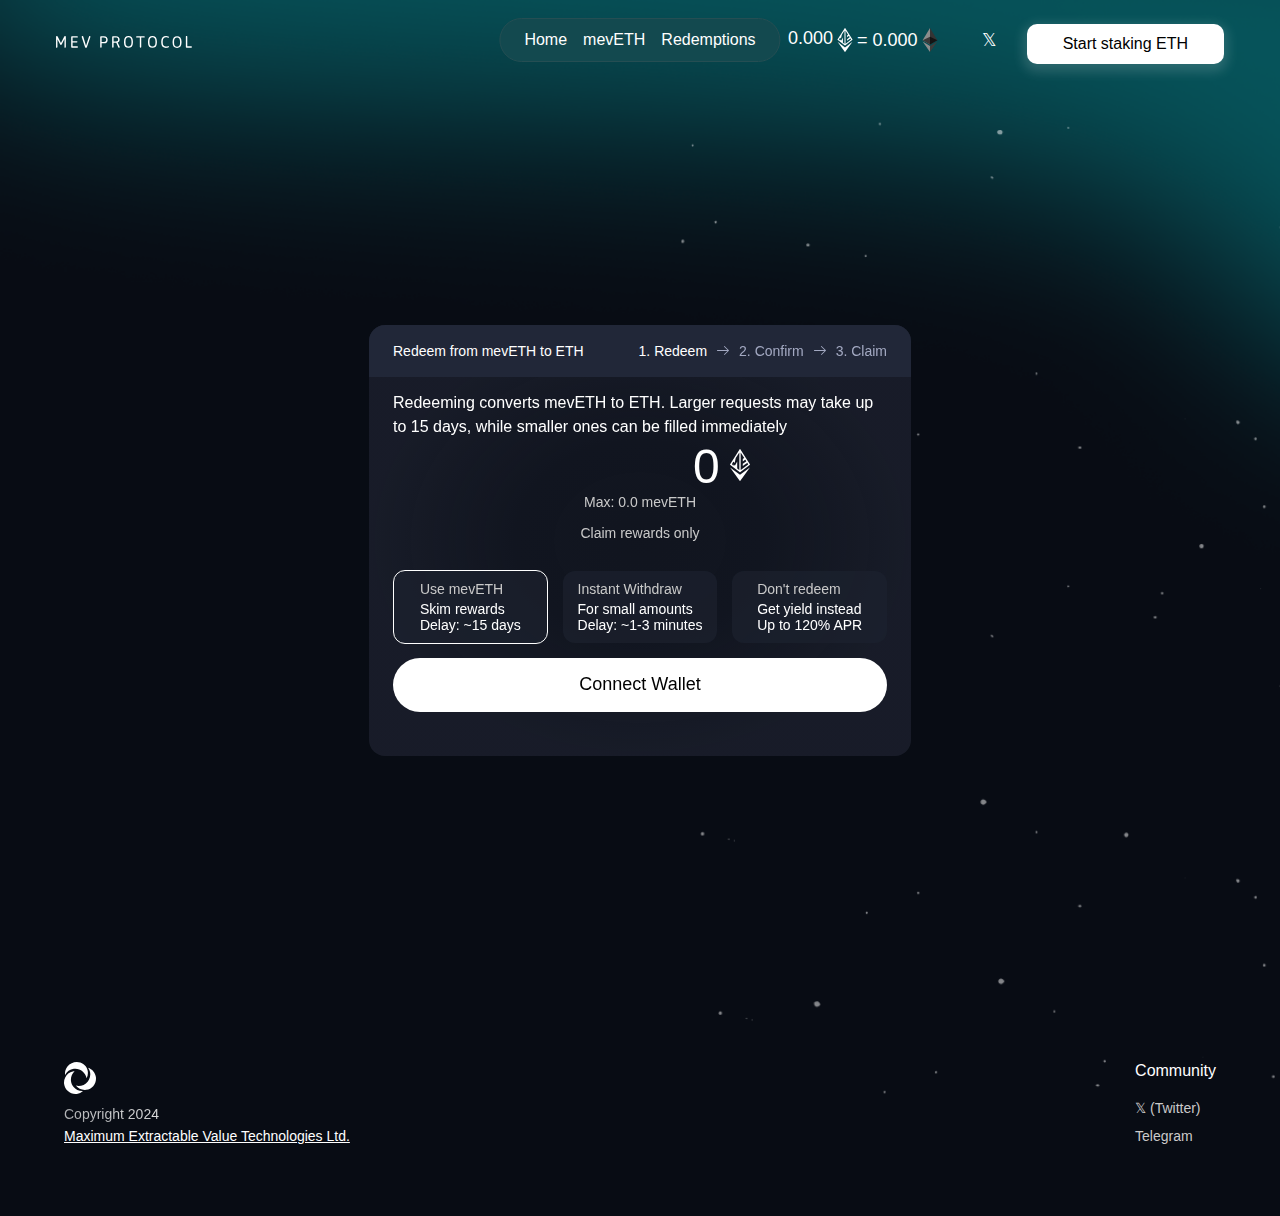
==== redemptions/index.html @ b2927cab "initial" ====
<!DOCTYPE html><html lang="en"><head><meta charSet="utf-8"/><title>mevETH - Ethereum LSD Protocol</title><link rel="icon" href="/favicon.ico"/><link rel="apple-touch-icon" sizes="180x180" href="/apple-touch-icon.png"/><meta property="og:url" content="https://mev.io"/><meta property="og:type" content="website"/><meta property="og:title" content="mevETH - Ethereum LSD Protocol"/><meta property="og:description" content="Ethereum&#x27;s next-generation seamless liquid staking protocol. Built from the ground up for MEV capture and Validator rewards."/><meta property="og:image" content="https://mev.io/images/twitter-card.png"/><meta name="twitter:card" content="summary_large_image"/><meta name="twitter:site" content="@mevdotio"/><meta name="twitter:creator" content="@mevdotio"/><meta name="twitter:title" content="mevETH - Ethereum LSD Protocol"/><meta name="twitter:description" content="Ethereum&#x27;s next-generation seamless liquid staking protocol. Built from the ground up for MEV capture and Validator rewards."/><meta name="twitter:image" content="https://mev.io/images/twitter-card.png"/><meta name="viewport" content="width=device-width, initial-scale=1"/><meta name="next-head-count" content="16"/><link rel="preload" href="/_next/static/css/9e6dbf9101a9a16c.css" as="style"/><link rel="stylesheet" href="/_next/static/css/9e6dbf9101a9a16c.css" data-n-g=""/><link rel="preload" href="/_next/static/css/1634ccec21fa3fbe.css" as="style"/><link rel="stylesheet" href="/_next/static/css/1634ccec21fa3fbe.css" data-n-p=""/><noscript data-n-css=""></noscript><script defer="" nomodule="" src="/_next/static/chunks/polyfills-78c92fac7aa8fdd8.js"></script><script src="/_next/static/chunks/webpack-193df2cd1e088254.js" defer=""></script><script src="/_next/static/chunks/framework-48f7da9868157f5e.js" defer=""></script><script src="/_next/static/chunks/main-70a9a8b7d65f57b1.js" defer=""></script><script src="/_next/static/chunks/pages/_app-cb65a647f2c83611.js" defer=""></script><script src="/_next/static/chunks/5090-e5858f92ec7a10dd.js" defer=""></script><script src="/_next/static/chunks/5675-821deb7d346eb6e0.js" defer=""></script><script src="/_next/static/chunks/3853-299b4e71f726141a.js" defer=""></script><script src="/_next/static/chunks/1292-792031616fa3cd35.js" defer=""></script><script src="/_next/static/chunks/1111-adb29c8404df0b8b.js" defer=""></script><script src="/_next/static/chunks/9761-9b1452c44ad5a506.js" defer=""></script><script src="/_next/static/chunks/1438-9fabbbc37238bfd7.js" defer=""></script><script src="/_next/static/chunks/3320-26c45243f1582bda.js" defer=""></script><script src="/_next/static/chunks/4113-73d9032cc98ac08c.js" defer=""></script><script src="/_next/static/chunks/4767-14b2f18a390b1ccf.js" defer=""></script><script src="/_next/static/chunks/pages/redemptions-9b40561adb4b0c4f.js" defer=""></script><script src="/_next/static/6f2IP54mz_N9ShFIm2wkL/_buildManifest.js" defer=""></script><script src="/_next/static/6f2IP54mz_N9ShFIm2wkL/_ssgManifest.js" defer=""></script><style data-styled="" data-styled-version="5.3.11">.hkNxDt{display:-webkit-box;display:-webkit-flex;display:-ms-flexbox;display:flex;-webkit-flex-direction:row;-ms-flex-direction:row;flex-direction:row;width:90vw;-webkit-align-self:center;-ms-flex-item-align:center;align-self:center;margin:72px 0;font-size:14px;font-weight:400;-webkit-box-pack:justify;-webkit-justify-content:space-between;-ms-flex-pack:justify;justify-content:space-between;display:-webkit-box;display:-webkit-flex;display:-ms-flexbox;display:flex;}/*!sc*/
@media (max-width:560px){.hkNxDt{padding-bottom:64px;-webkit-flex-direction:column;-ms-flex-direction:column;flex-direction:column;-webkit-box-pack:start;-webkit-justify-content:flex-start;-ms-flex-pack:start;justify-content:flex-start;-webkit-align-items:flex-start;-webkit-box-align:flex-start;-ms-flex-align:flex-start;align-items:flex-start;font-size:12px;}}/*!sc*/
data-styled.g1[id="sc-c3d81a65-0"]{content:"hkNxDt,"}/*!sc*/
.iDowoh{display:-webkit-box;display:-webkit-flex;display:-ms-flexbox;display:flex;-webkit-flex-direction:row;-ms-flex-direction:row;flex-direction:row;-webkit-align-items:flex-start;-webkit-box-align:flex-start;-ms-flex-align:flex-start;align-items:flex-start;-webkit-box-pack:justify;-webkit-justify-content:space-between;-ms-flex-pack:justify;justify-content:space-between;-webkit-box-flex:1;-webkit-flex-grow:1;-ms-flex-positive:1;flex-grow:1;}/*!sc*/
@media (max-width:560px){.iDowoh{visibility:hidden;display:none;}}/*!sc*/
data-styled.g3[id="sc-c3d81a65-2"]{content:"iDowoh,"}/*!sc*/
.kILkBS{display:none;width:100%;-webkit-box-pack:justify;-webkit-justify-content:space-between;-ms-flex-pack:justify;justify-content:space-between;margin-top:32px;padding:0 4px;}/*!sc*/
@media (max-width:560px){.kILkBS{display:-webkit-box;display:-webkit-flex;display:-ms-flexbox;display:flex;}}/*!sc*/
data-styled.g4[id="sc-c3d81a65-3"]{content:"kILkBS,"}/*!sc*/
.bhXXJQ{display:-webkit-box;display:-webkit-flex;display:-ms-flexbox;display:flex;-webkit-flex-direction:column;-ms-flex-direction:column;flex-direction:column;}/*!sc*/
data-styled.g5[id="sc-c3d81a65-4"]{content:"bhXXJQ,"}/*!sc*/
.dpFEYM{margin-top:12px;background:radial-gradient( 162.5% 162.5% at 50% 50%, #ffffff 0%, rgba(199,199,199,0.01) 100% );-webkit-background-clip:text;-webkit-text-fill-color:transparent;background-clip:text;text-fill-color:transparent;}/*!sc*/
data-styled.g6[id="sc-c3d81a65-5"]{content:"dpFEYM,"}/*!sc*/
.fnyOBx{margin-top:6px;-webkit-text-decoration:underline;text-decoration:underline;color:white;}/*!sc*/
data-styled.g7[id="sc-c3d81a65-6"]{content:"fnyOBx,"}/*!sc*/
.lnZTcD{display:-webkit-box;display:-webkit-flex;display:-ms-flexbox;display:flex;-webkit-flex-direction:column;-ms-flex-direction:column;flex-direction:column;}/*!sc*/
data-styled.g8[id="sc-c3d81a65-7"]{content:"lnZTcD,"}/*!sc*/
.kRLWcY{color:white;font-weight:500;font-size:16px;}/*!sc*/
@media (max-width:560px){.kRLWcY{font-size:14px;}}/*!sc*/
data-styled.g9[id="sc-c3d81a65-8"]{content:"kRLWcY,"}/*!sc*/
.dMPtBi{display:-webkit-box;display:-webkit-flex;display:-ms-flexbox;display:flex;-webkit-flex-direction:column;-ms-flex-direction:column;flex-direction:column;margin-top:20px;gap:12px;}/*!sc*/
data-styled.g10[id="sc-c3d81a65-9"]{content:"dMPtBi,"}/*!sc*/
.kICtoB{color:#cbcaca;-webkit-transition:color 0.2s ease-in-out;transition:color 0.2s ease-in-out;}/*!sc*/
.kICtoB:hover{color:white;}/*!sc*/
data-styled.g11[id="sc-c3d81a65-10"]{content:"kICtoB,"}/*!sc*/
.hhqymI{display:-webkit-box;display:-webkit-flex;display:-ms-flexbox;display:flex;-webkit-flex-direction:column;-ms-flex-direction:column;flex-direction:column;min-height:100vh;min-width:100vw;background-image:url('/images/bg.png');background-size:cover;}/*!sc*/
data-styled.g12[id="sc-955db90f-0"]{content:"hhqymI,"}/*!sc*/
.ciZkiD{background:#ffffff;color:#000000;border-radius:10px;height:38px;padding:20px 36px 20px 36px;-webkit-box-pack:justify;-webkit-justify-content:space-between;-ms-flex-pack:justify;justify-content:space-between;display:-webkit-box;display:-webkit-flex;display:-ms-flexbox;display:flex;-webkit-box-pack:center;-webkit-justify-content:center;-ms-flex-pack:center;justify-content:center;-webkit-align-items:center;-webkit-box-align:center;-ms-flex-align:center;align-items:center;font-size:16px;font-weight:300;cursor:pointer;box-shadow:0px 4px 12px 4px rgba(255,255,255,0.15);-webkit-transition:-webkit-transform 0.2s ease-in-out;-webkit-transition:transform 0.2s ease-in-out;transition:transform 0.2s ease-in-out;}/*!sc*/
.ciZkiD:hover{-webkit-transform:scale(1.05);-ms-transform:scale(1.05);transform:scale(1.05);box-shadow-color:rgba(255,255,255,0.25);}/*!sc*/
@media (max-width:664px){.ciZkiD{padding:0 14px;}}/*!sc*/
data-styled.g18[id="sc-c3c32ebf-0"]{content:"ciZkiD,"}/*!sc*/
.dYqLOZ{background:#212738;width:100%;height:52px;display:-webkit-box;display:-webkit-flex;display:-ms-flexbox;display:flex;-webkit-flex-direction:row;-ms-flex-direction:row;flex-direction:row;-webkit-box-pack:justify;-webkit-justify-content:space-between;-ms-flex-pack:justify;justify-content:space-between;-webkit-align-items:center;-webkit-box-align:center;-ms-flex-align:center;align-items:center;padding:0 24px;}/*!sc*/
@media (max-width:560px){.dYqLOZ{padding:0 16px;}}/*!sc*/
data-styled.g24[id="sc-11156ab2-0"]{content:"dYqLOZ,"}/*!sc*/
.cmqmzt{display:-webkit-box;display:-webkit-flex;display:-ms-flexbox;display:flex;-webkit-flex-direction:row;-ms-flex-direction:row;flex-direction:row;-webkit-align-items:center;-webkit-box-align:center;-ms-flex-align:center;align-items:center;gap:16px;}/*!sc*/
data-styled.g25[id="sc-11156ab2-1"]{content:"cmqmzt,"}/*!sc*/
.gqoTCJ{font-size:14px;font-weight:500;color:#FFFFFF;-webkit-transition:color 0.2s ease-in-out;transition:color 0.2s ease-in-out;}/*!sc*/
.hYBNkG{font-size:14px;font-weight:500;color:#A3A9C2;-webkit-transition:color 0.2s ease-in-out;transition:color 0.2s ease-in-out;}/*!sc*/
data-styled.g26[id="sc-11156ab2-2"]{content:"gqoTCJ,hYBNkG,"}/*!sc*/
.fJxSfm{display:-webkit-box;display:-webkit-flex;display:-ms-flexbox;display:flex;-webkit-flex-direction:row;-ms-flex-direction:row;flex-direction:row;-webkit-align-items:center;-webkit-box-align:center;-ms-flex-align:center;align-items:center;-webkit-box-pack:end;-webkit-justify-content:flex-end;-ms-flex-pack:end;justify-content:flex-end;gap:16px;}/*!sc*/
@media (max-width:560px){.fJxSfm{gap:12px;}}/*!sc*/
data-styled.g27[id="sc-11156ab2-3"]{content:"fJxSfm,"}/*!sc*/
.ckHYsC{text-align:right;}/*!sc*/
data-styled.g28[id="sc-11156ab2-4"]{content:"ckHYsC,"}/*!sc*/
.JUElA{width:100vw;min-height:100vh;z-index:1;display:-webkit-box;display:-webkit-flex;display:-ms-flexbox;display:flex;-webkit-flex-direction:column;-ms-flex-direction:column;flex-direction:column;-webkit-box-pack:center;-webkit-justify-content:center;-ms-flex-pack:center;justify-content:center;-webkit-align-items:center;-webkit-box-align:center;-ms-flex-align:center;align-items:center;margin-top:90px;}/*!sc*/
@media (max-width:560px){.JUElA{-webkit-box-pack:start;-webkit-justify-content:flex-start;-ms-flex-pack:start;justify-content:flex-start;padding-top:38px;min-height:740px;}}/*!sc*/
data-styled.g35[id="sc-b1a36aa9-2"]{content:"JUElA,"}/*!sc*/
.edNEjM{background:radial-gradient( 50% 50% at 50% 50%, rgba(27,31,44,0.475) 0%, rgba(27,31,44,0.5185) 46.35%, rgba(27,31,44,0.85) 100% );border-radius:16px;overflow:hidden;width:542px;-webkit-backdrop-filter:blur(14px);backdrop-filter:blur(14px);z-index:1;display:-webkit-box;display:-webkit-flex;display:-ms-flexbox;display:flex;-webkit-flex-direction:column;-ms-flex-direction:column;flex-direction:column;}/*!sc*/
@media (max-width:560px){.edNEjM{width:calc(100vw - 32px);}}/*!sc*/
data-styled.g39[id="sc-b1a36aa9-6"]{content:"edNEjM,"}/*!sc*/
.brZslC{position:absolute;width:100%;padding:21px 56px;display:-webkit-box;display:-webkit-flex;display:-ms-flexbox;display:flex;-webkit-flex-direction:row;-ms-flex-direction:row;flex-direction:row;-webkit-box-pack:justify;-webkit-justify-content:space-between;-ms-flex-pack:justify;justify-content:space-between;-webkit-align-items:center;-webkit-box-align:center;-ms-flex-align:center;align-items:center;z-index:2;}/*!sc*/
@media (max-width:840px){.brZslC{padding:24px 32px;}}/*!sc*/
data-styled.g44[id="sc-b1a36aa9-11"]{content:"brZslC,"}/*!sc*/
.illsMp{margin-top:3px;height:auto;}/*!sc*/
data-styled.g45[id="sc-b1a36aa9-12"]{content:"illsMp,"}/*!sc*/
.bMLsYI{width:100%;height:54px;display:-webkit-box;display:-webkit-flex;display:-ms-flexbox;display:flex;-webkit-box-pack:center;-webkit-justify-content:center;-ms-flex-pack:center;justify-content:center;-webkit-align-items:center;-webkit-box-align:center;-ms-flex-align:center;align-items:center;background:#ffffff;color:#000000;border-radius:36px;margin-bottom:10px;font-size:18px;font-weight:500;-webkit-transition:all 0.225s ease-in-out;transition:all 0.225s ease-in-out;}/*!sc*/
@media (max-width:664px){.bMLsYI{text-align:center;}}/*!sc*/
.bMLsYI:hover{background:#e5e5e5;-webkit-transform:scale(0.995);-ms-transform:scale(0.995);transform:scale(0.995);cursor:pointer;}/*!sc*/
data-styled.g46[id="sc-4fdd3633-0"]{content:"bMLsYI,"}/*!sc*/
.bVewqA{position:relative;padding:14px 24px;-webkit-box-flex:1;-webkit-flex-grow:1;-ms-flex-positive:1;flex-grow:1;-webkit-flex:1;-ms-flex:1;flex:1;display:-webkit-box;display:-webkit-flex;display:-ms-flexbox;display:flex;overflow:hidden;-webkit-flex-direction:column;-ms-flex-direction:column;flex-direction:column;-webkit-transition:opacity 0.15s ease-in-out;transition:opacity 0.15s ease-in-out;}/*!sc*/
@media (max-width:560px){.bVewqA{padding:14px 16px;}}/*!sc*/
data-styled.g47[id="sc-3fbdcf21-0"]{content:"bVewqA,"}/*!sc*/
.hOlcQU{font-size:16px;line-height:1.5;font-weight:400;color:#ffffff;}/*!sc*/
.hOlcQU a{color:#00bfff;cursor:pointer;-webkit-transition:color 0.125s ease-in-out;transition:color 0.125s ease-in-out;}/*!sc*/
.hOlcQU a:hover{color:#00adbb;}/*!sc*/
@media (max-width:560px){.hOlcQU{font-size:14px;}}/*!sc*/
data-styled.g49[id="sc-3fbdcf21-2"]{content:"hOlcQU,"}/*!sc*/
.MbMQv{-webkit-box-flex:1;-webkit-flex-grow:1;-ms-flex-positive:1;flex-grow:1;display:-webkit-box;display:-webkit-flex;display:-ms-flexbox;display:flex;-webkit-flex-direction:column;-ms-flex-direction:column;flex-direction:column;-webkit-box-pack:center;-webkit-justify-content:center;-ms-flex-pack:center;justify-content:center;-webkit-align-items:center;-webkit-box-align:center;-ms-flex-align:center;align-items:center;}/*!sc*/
data-styled.g51[id="sc-3fbdcf21-4"]{content:"MbMQv,"}/*!sc*/
.harHjo{display:-webkit-box;display:-webkit-flex;display:-ms-flexbox;display:flex;-webkit-flex-direction:row;-ms-flex-direction:row;flex-direction:row;-webkit-box-pack:center;-webkit-justify-content:center;-ms-flex-pack:center;justify-content:center;-webkit-align-items:flex-end;-webkit-box-align:flex-end;-ms-flex-align:flex-end;align-items:flex-end;gap:4px;}/*!sc*/
data-styled.g52[id="sc-3fbdcf21-5"]{content:"harHjo,"}/*!sc*/
.dPODEz{font-size:48px;font-weight:500;color:#ffffff;text-align:right;width:100%;}/*!sc*/
data-styled.g53[id="sc-3fbdcf21-6"]{content:"dPODEz,"}/*!sc*/
.hrBIPm{font-size:22px;line-height:40px;font-weight:500;width:50%;color:#ffffff;}/*!sc*/
data-styled.g54[id="sc-3fbdcf21-7"]{content:"hrBIPm,"}/*!sc*/
.jbZBMo{font-size:14px;color:#c9c9c9;margin-bottom:15px;-webkit-transition:color 0.225s ease-in-out;transition:color 0.225s ease-in-out;}/*!sc*/
.jbZBMo:hover{cursor:pointer;color:#ffffff;}/*!sc*/
data-styled.g55[id="sc-3fbdcf21-8"]{content:"jbZBMo,"}/*!sc*/
.TcgsT{display:-webkit-box;display:-webkit-flex;display:-ms-flexbox;display:flex;-webkit-flex-direction:row;-ms-flex-direction:row;flex-direction:row;width:calc(100%);-webkit-box-pack:justify;-webkit-justify-content:space-between;-ms-flex-pack:justify;justify-content:space-between;-webkit-align-items:center;-webkit-box-align:center;-ms-flex-align:center;align-items:center;margin-top:14px;margin-bottom:14px;}/*!sc*/
data-styled.g75[id="sc-3f562757-0"]{content:"TcgsT,"}/*!sc*/
.iBwena{display:-webkit-box;display:-webkit-flex;display:-ms-flexbox;display:flex;-webkit-flex-direction:column;-ms-flex-direction:column;flex-direction:column;-webkit-box-pack:center;-webkit-justify-content:center;-ms-flex-pack:center;justify-content:center;-webkit-align-items:center;-webkit-box-align:center;-ms-flex-align:center;align-items:center;gap:4px;background:rgba(29,34,47,0.7);width:calc(100% / 3 - 10px);padding:10px 0px;border-radius:12px;cursor:pointer;}/*!sc*/
@media (max-width:560px){.iBwena{width:calc(100% / 3 - 4px);padding:3%;}}/*!sc*/
data-styled.g76[id="sc-3f562757-1"]{content:"iBwena,"}/*!sc*/
.dJBjvv{font-size:14px;color:#c9c9c9;font-weight:400;text-align:left;margin-bottom:4px;}/*!sc*/
@media (max-width:560px){.dJBjvv{font-size:12px;}}/*!sc*/
data-styled.g77[id="sc-3f562757-2"]{content:"dJBjvv,"}/*!sc*/
.eYGDqc{font-size:14px;color:#ffffff;font-weight:500;display:-webkit-box;display:-webkit-flex;display:-ms-flexbox;display:flex;-webkit-align-items:center;-webkit-box-align:center;-ms-flex-align:center;align-items:center;gap:8px;}/*!sc*/
@media (max-width:560px){.eYGDqc{font-size:12px;}}/*!sc*/
data-styled.g78[id="sc-3f562757-3"]{content:"eYGDqc,"}/*!sc*/
.kZUCav{font-size:14px;color:#ffffff;font-weight:500;display:-webkit-box;display:-webkit-flex;display:-ms-flexbox;display:flex;-webkit-align-items:center;-webkit-box-align:center;-ms-flex-align:center;align-items:center;gap:8px;}/*!sc*/
@media (max-width:560px){.kZUCav{font-size:12px;}}/*!sc*/
data-styled.g79[id="sc-3f562757-4"]{content:"kZUCav,"}/*!sc*/
.jKYmmi{display:-webkit-box;display:-webkit-flex;display:-ms-flexbox;display:flex;}/*!sc*/
data-styled.g109[id="sc-fadb2cbd-1"]{content:"jKYmmi,"}/*!sc*/
</style></head><body style="scrollbar-width:none;:-webkit-scrollbar:[object Object]"><div id="__next"><div data-rk=""><style>[data-rk]{--rk-blurs-modalOverlay:blur(4px);--rk-fonts-body:SFRounded, ui-rounded, "SF Pro Rounded", -apple-system, BlinkMacSystemFont, "Segoe UI", Roboto, Helvetica, Arial, sans-serif, "Apple Color Emoji", "Segoe UI Emoji", "Segoe UI Symbol";--rk-radii-actionButton:10px;--rk-radii-connectButton:8px;--rk-radii-menuButton:8px;--rk-radii-modal:16px;--rk-radii-modalMobile:18px;--rk-colors-accentColor:#00bfff;--rk-colors-accentColorForeground:#FFF;--rk-colors-actionButtonBorder:rgba(255, 255, 255, 0.04);--rk-colors-actionButtonBorderMobile:rgba(255, 255, 255, 0.08);--rk-colors-actionButtonSecondaryBackground:rgba(255, 255, 255, 0.08);--rk-colors-closeButton:rgba(224, 232, 255, 0.6);--rk-colors-closeButtonBackground:rgba(255, 255, 255, 0.08);--rk-colors-connectButtonBackground:#1A1B1F;--rk-colors-connectButtonBackgroundError:#FF494A;--rk-colors-connectButtonInnerBackground:linear-gradient(0deg, rgba(255, 255, 255, 0.075), rgba(255, 255, 255, 0.15));--rk-colors-connectButtonText:#FFF;--rk-colors-connectButtonTextError:#FFF;--rk-colors-connectionIndicator:#30E000;--rk-colors-downloadBottomCardBackground:linear-gradient(126deg, rgba(0, 0, 0, 0) 9.49%, rgba(120, 120, 120, 0.2) 71.04%), #1A1B1F;--rk-colors-downloadTopCardBackground:linear-gradient(126deg, rgba(120, 120, 120, 0.2) 9.49%, rgba(0, 0, 0, 0) 71.04%), #1A1B1F;--rk-colors-error:#FF494A;--rk-colors-generalBorder:rgba(255, 255, 255, 0.08);--rk-colors-generalBorderDim:rgba(255, 255, 255, 0.04);--rk-colors-menuItemBackground:rgba(224, 232, 255, 0.1);--rk-colors-modalBackdrop:rgba(0, 0, 0, 0.5);--rk-colors-modalBackground:#1A1B1F;--rk-colors-modalBorder:rgba(255, 255, 255, 0.08);--rk-colors-modalText:#FFF;--rk-colors-modalTextDim:rgba(224, 232, 255, 0.3);--rk-colors-modalTextSecondary:rgba(255, 255, 255, 0.6);--rk-colors-profileAction:rgba(224, 232, 255, 0.1);--rk-colors-profileActionHover:rgba(224, 232, 255, 0.2);--rk-colors-profileForeground:rgba(224, 232, 255, 0.05);--rk-colors-selectedOptionBorder:rgba(224, 232, 255, 0.1);--rk-colors-standby:#FFD641;--rk-shadows-connectButton:0px 4px 12px rgba(0, 0, 0, 0.1);--rk-shadows-dialog:0px 8px 32px rgba(0, 0, 0, 0.32);--rk-shadows-profileDetailsAction:0px 2px 6px rgba(37, 41, 46, 0.04);--rk-shadows-selectedOption:0px 2px 6px rgba(0, 0, 0, 0.24);--rk-shadows-selectedWallet:0px 2px 6px rgba(0, 0, 0, 0.24);--rk-shadows-walletLogo:0px 2px 16px rgba(0, 0, 0, 0.16);}</style><main class="sc-955db90f-0 hhqymI"><div class="sc-b1a36aa9-11 brZslC"><a href="/"><img alt="mevETH" loading="lazy" width="136" height="0" decoding="async" data-nimg="1" class="sc-b1a36aa9-12 illsMp" style="color:transparent" src="/svg/MEV Text White.svg"/></a><div class="sc-fadb2cbd-1 jKYmmi"><a style="margin-top:3px" href="/stake" class="sc-c3c32ebf-0 ciZkiD">Start staking ETH</a></div></div><div class="sc-b1a36aa9-2 JUElA" style="transform:scale(0.9)"><div class="sc-b1a36aa9-6 edNEjM"><div class="sc-11156ab2-0 dYqLOZ"><div class="sc-11156ab2-1 cmqmzt"><div selected="" class="sc-11156ab2-2 gqoTCJ">Redeem from  mevETH to ETH</div></div><div class="sc-11156ab2-3 fJxSfm"><div disabled="" selected="" class="sc-11156ab2-2 sc-11156ab2-4 gqoTCJ ckHYsC">1. Redeem</div><svg style="margin-left:-6px;margin-right:-6px" width="12" height="9" viewBox="0 0 12 9" fill="none"><path d="M7.75054 8.83705C7.66731 8.93486 7.54602 8.99383 7.41628 8.99953C7.28653 9.00532 7.16023 8.95731 7.06838 8.86724C6.97662 8.77718 6.92755 8.65345 6.93346 8.52624C6.93936 8.39895 6.99951 8.28002 7.09927 8.19852L10.4221 4.93698H0.439188C0.27955 4.9286 0.135534 4.84032 0.0581257 4.70323C-0.0193752 4.56622 -0.0193752 4.39972 0.0581257 4.26264C0.135536 4.12554 0.279545 4.03726 0.439188 4.02898H10.4221L7.09416 0.771088C7.01038 0.685036 6.96368 0.570743 6.96368 0.45182C6.96368 0.332898 7.01038 0.218527 7.09416 0.132553C7.18047 0.047658 7.29759 0 7.41979 0C7.54199 0 7.6592 0.047658 7.74542 0.132553L11.8614 4.16809C11.9499 4.25165 12 4.36683 12 4.48727C12 4.60779 11.9499 4.72307 11.8614 4.80653L7.75054 8.83705Z" fill="#A3A9C2"></path></svg><div disabled="" class="sc-11156ab2-2 sc-11156ab2-4 hYBNkG ckHYsC">2. Confirm</div><svg style="margin-left:-6px;margin-right:-6px" width="12" height="9" viewBox="0 0 12 9" fill="none"><path d="M7.75054 8.83705C7.66731 8.93486 7.54602 8.99383 7.41628 8.99953C7.28653 9.00532 7.16023 8.95731 7.06838 8.86724C6.97662 8.77718 6.92755 8.65345 6.93346 8.52624C6.93936 8.39895 6.99951 8.28002 7.09927 8.19852L10.4221 4.93698H0.439188C0.27955 4.9286 0.135534 4.84032 0.0581257 4.70323C-0.0193752 4.56622 -0.0193752 4.39972 0.0581257 4.26264C0.135536 4.12554 0.279545 4.03726 0.439188 4.02898H10.4221L7.09416 0.771088C7.01038 0.685036 6.96368 0.570743 6.96368 0.45182C6.96368 0.332898 7.01038 0.218527 7.09416 0.132553C7.18047 0.047658 7.29759 0 7.41979 0C7.54199 0 7.6592 0.047658 7.74542 0.132553L11.8614 4.16809C11.9499 4.25165 12 4.36683 12 4.48727C12 4.60779 11.9499 4.72307 11.8614 4.80653L7.75054 8.83705Z" fill="#A3A9C2"></path></svg><div disabled="" class="sc-11156ab2-2 sc-11156ab2-4 hYBNkG ckHYsC">3. Claim</div></div></div><div class="sc-3fbdcf21-0 bVewqA"><div class="sc-3fbdcf21-2 hOlcQU">Redeeming converts mevETH to ETH. Larger requests may take up to 15 days, while smaller ones can be filled immediately</div><div class="sc-3fbdcf21-4 MbMQv" style="opacity:0;transform:translateY(3px) scale(0.95) translateZ(0)"><div class="sc-3fbdcf21-5 harHjo"><input type="number" max="0.0" class="sc-3fbdcf21-6 dPODEz" value="0"/><div class="sc-3fbdcf21-7 hrBIPm"><svg width="32" height="32" viewBox="0 0 102 102" fill="none"><path fill-rule="evenodd" clip-rule="evenodd" d="M19.0969 49.3961C18.9239 49.6668 18.9883 50.0254 19.2447 50.2186L50.6311 73.8766C50.8496 74.0413 51.1504 74.0413 51.3689 73.8766L82.7553 50.2186C83.0117 50.0254 83.0761 49.6668 82.9031 49.3961L51.5167 0.283232C51.2754 -0.0944106 50.7246 -0.0944106 50.4833 0.283232L19.0969 49.3961ZM48.8527 11.899V66.6253C48.8527 66.8786 48.5641 67.0231 48.3619 66.8712L42.3493 62.3535C42.1949 62.2374 42.1039 62.0553 42.1039 61.8618V40.0417L35.1343 52.8429C34.9382 53.2031 34.4515 53.2733 34.1619 52.9832L30.447 49.2615V52.9223C30.447 53.1804 30.1487 53.3235 29.948 53.1618L26.3813 50.2868C26.2366 50.1701 26.1524 49.994 26.1524 49.8079V46.6777C26.1524 46.5588 26.1868 46.4425 26.2515 46.3428L29.7103 41.0118C29.9283 40.6757 30.4041 40.6353 30.6755 40.9299L33.8214 44.3443L37.5025 28.6707L48.2873 11.7338C48.4523 11.4747 48.8527 11.5918 48.8527 11.899ZM53.1473 66.6897V11.9112C53.1473 11.6029 53.5498 11.4866 53.7137 11.7475L64.0393 28.1855C64.211 28.4587 64.1423 28.8185 63.8822 29.009L59.8961 31.929V39.7344L67.1929 34.2875C67.4773 34.0752 67.8818 34.1481 68.0745 34.4465L70.7779 38.6321C70.9546 38.9058 70.8874 39.2701 70.6248 39.4623L59.8961 47.3159V54.3323L73.6321 44.2703C73.9182 44.0607 74.3215 44.1369 74.5118 44.4365L77.0775 48.4757C77.2492 48.746 77.1849 49.1029 76.9299 49.296L53.6391 66.9349C53.437 67.0879 53.1473 66.9435 53.1473 66.6897ZM20.0035 59.8409C19.7958 59.5554 20.154 59.2018 20.4358 59.4142L51 82.4525L81.5642 59.4142C81.846 59.2018 82.2043 59.5554 81.9965 59.8409L51.4957 101.747C51.2507 102.084 50.7493 102.084 50.5043 101.747L20.0035 59.8409Z" fill="white"></path></svg></div></div><div class="sc-3fbdcf21-8 jbZBMo">Max: <!-- -->0.0<!-- --> mevETH</div><div class="sc-3fbdcf21-8 jbZBMo">Claim rewards only</div></div><div class="sc-3f562757-0 TcgsT"><div class="sc-3f562757-1 iBwena" style="border:1px solid #fff"><div><div class="sc-3f562757-2 dJBjvv">Use mevETH</div><div class="sc-3f562757-3 eYGDqc" style="opacity:0;transform:scale(0.85)"><span>Skim rewards</span></div><div class="sc-3f562757-4 kZUCav" style="opacity:0;transform:scale(0.85)">Delay: ~15 days</div></div></div><div class="sc-3f562757-1 iBwena"><div><div class="sc-3f562757-2 dJBjvv">Instant Withdraw</div><div class="sc-3f562757-3 eYGDqc" style="opacity:0;transform:scale(0.85)"><span>For small amounts</span></div><div class="sc-3f562757-4 kZUCav" style="opacity:0;transform:scale(0.85)">Delay: ~1-3 minutes</div></div></div> <div class="sc-3f562757-1 iBwena"><div><div class="sc-3f562757-2 dJBjvv">Don&#x27;t redeem</div><div class="sc-3f562757-3 eYGDqc" style="opacity:0;transform:scale(0.85)"><span>Get yield instead</span></div><div class="sc-3f562757-4 kZUCav" style="opacity:0;transform:scale(0.85)">Up to 120% APR</div></div></div></div><button tabindex="0" style="background:transparent;border:0;transform:none"><div class="sc-4fdd3633-0 bMLsYI"></div></button><div style="width:100%;margin-top:20px"><h1>FAQ</h1><div data-accordion-component="Accordion" class="accordion"><div data-accordion-component="AccordionItem" class="accordion__item"><div data-accordion-component="AccordionItemHeading" role="heading" class="accordion__heading" aria-level="3"><div class="accordion__button" id="accordion__heading-:Rdlqlakdm:" aria-disabled="false" aria-expanded="false" aria-controls="accordion__panel-:Rdlqlakdm:" role="button" tabindex="0" data-accordion-component="AccordionItemButton">What is Instant Withdraw?</div></div><div data-accordion-component="AccordionItemPanel" class="accordion__panel" id="accordion__panel-:Rdlqlakdm:" hidden="">Our mevETH Router will determine the best path to redemption.
            If it finds a better and faster rate by swapping out of mevETH using DEXes, it will do so.
            Otherwise, it will redeem directly from the mevETH vault 
            which can have a delay of up to 15 days.</div></div><div data-accordion-component="AccordionItem" class="accordion__item"><div data-accordion-component="AccordionItemHeading" role="heading" class="accordion__heading" aria-level="3"><div class="accordion__button" id="accordion__heading-:Rllqlakdm:" aria-disabled="false" aria-expanded="false" aria-controls="accordion__panel-:Rllqlakdm:" role="button" tabindex="0" data-accordion-component="AccordionItemButton">What does &quot;Use mevETH&quot; mean?</div></div><div data-accordion-component="AccordionItemPanel" class="accordion__panel" id="accordion__panel-:Rllqlakdm:" hidden="">This option bypasses the mevETH Router and just withdraws from the vault.
              Once a request has been initiated, you will have any amount 
              available from the buffer pool made available to you. 
              The remaining ETH will be added to the exit queue for processing, 
              and will be available to claim once the request is processed. 
              This may take up to 15 days, and will be delivered as WETH. </div></div><div data-accordion-component="AccordionItem" class="accordion__item"><div data-accordion-component="AccordionItemHeading" role="heading" class="accordion__heading" aria-level="3"><div class="accordion__button" id="accordion__heading-:Rtlqlakdm:" aria-disabled="false" aria-expanded="false" aria-controls="accordion__panel-:Rtlqlakdm:" role="button" tabindex="0" data-accordion-component="AccordionItemButton">Is there a withdrawal fee?</div></div><div data-accordion-component="AccordionItemPanel" class="accordion__panel" id="accordion__panel-:Rtlqlakdm:" hidden="">No there is not, but this will be subject to an on-chain transaction 
              that can vary in cost due to network activity at the time you claim your WETH. </div></div><div data-accordion-component="AccordionItem" class="accordion__item"><div data-accordion-component="AccordionItemHeading" role="heading" class="accordion__heading" aria-level="3"><div class="accordion__button" id="accordion__heading-:R15lqlakdm:" aria-disabled="false" aria-expanded="false" aria-controls="accordion__panel-:R15lqlakdm:" role="button" tabindex="0" data-accordion-component="AccordionItemButton">Stake LP</div></div><div data-accordion-component="AccordionItemPanel" class="accordion__panel" id="accordion__panel-:R15lqlakdm:" hidden="">Want to gain more out of your mevETH? You can LP on Curve and Balancer, 
              and stake your LP respectively. Additional LP Staking pools exist from 
              Convex and Yearn (Curve LP), and Aura (Balancer/Gyro ECLP). 
              Note that LP and Staking pools are subject to smart contract risk, 
              and Impermanent loss. Please do your due diligence.</div></div></div></div></div></div></div><div class="sc-547afdda-0 brCPgR"></div><div class="sc-c3d81a65-0 hkNxDt"><div class="sc-c3d81a65-4 bhXXJQ"><svg width="32" height="32" viewBox="0 0 32 32" fill="none"><path d="M22.5541 16.3235C21.6169 10.5094 16.4113 6.36751 10.6093 6.71423C10.3444 6.72859 10.0795 6.75361 9.81463 6.78927C5.87594 7.30119 2.68675 9.78111 1.09975 13.1198C0.887334 11.6095 0.984911 10.0732 1.38681 8.60015C1.78869 7.1271 2.48683 5.74683 3.44063 4.53967C7.35267 -0.451961 14.5574 -1.48558 19.5339 2.23013C20.3436 2.83377 21.064 3.54368 21.6746 4.33971C24.2786 7.73642 24.6558 12.4233 22.5541 16.3235Z" fill="white"></path><path d="M19.0094 29.0754C17.3224 30.6189 15.1824 31.6084 12.8898 31.9043C6.67991 32.7122 0.956927 28.3164 0.107259 22.0883C-0.196429 19.9037 0.147976 17.68 1.09968 15.6805C2.68646 12.342 5.87578 9.86208 9.81463 9.35023C10.0795 9.31478 10.3444 9.28974 10.6093 9.27515C7.95367 11.6899 6.49605 15.3382 7.02057 19.1847C7.29304 21.2172 8.11409 23.1426 9.39961 24.7637C11.6565 27.6014 15.2041 29.3036 19.0094 29.0754Z" fill="white"></path><path d="M22.1889 27.8367C21.9244 27.8714 21.6594 27.8974 21.3942 27.9111C17.5892 28.1395 14.0415 26.4376 11.785 23.5991C16.1003 24.6562 20.9031 23.1405 23.844 19.3895C24.2569 18.8643 24.6235 18.3056 24.9395 17.7199C27.0416 13.82 26.6647 9.1326 24.0592 5.7356C28.1148 7.04654 31.2784 10.5924 31.8938 15.098C32.7436 21.3262 28.3991 27.0312 22.1889 27.8367Z" fill="white"></path></svg><div class="sc-c3d81a65-5 dpFEYM">Copyright 2024</div><a class="sc-c3d81a65-6 fnyOBx">Maximum Extractable Value Technologies Ltd.</a></div><div class="sc-c3d81a65-2 iDowoh"><div class="sc-c3d81a65-7 lnZTcD"><div class="sc-c3d81a65-8 kRLWcY"></div><div class="sc-c3d81a65-9 dMPtBi"></div></div><div class="sc-c3d81a65-7 lnZTcD"><div class="sc-c3d81a65-8 kRLWcY"></div><div class="sc-c3d81a65-9 dMPtBi"></div></div><div class="sc-c3d81a65-7 lnZTcD"><div class="sc-c3d81a65-8 kRLWcY">Overview</div><div class="sc-c3d81a65-9 dMPtBi"><a href="https://forums.mev.io" target="_blank" class="sc-c3d81a65-10 kICtoB">Forums</a><a href="/redeemCreamETH2" target="_blank" class="sc-c3d81a65-10 kICtoB">Migrate</a><a href="/team" target="_blank" class="sc-c3d81a65-10 kICtoB">Team</a></div></div><div class="sc-c3d81a65-7 lnZTcD"><div class="sc-c3d81a65-8 kRLWcY">Documentation</div><div class="sc-c3d81a65-9 dMPtBi"><a href="https://docs.mev.io/" target="_blank" class="sc-c3d81a65-10 kICtoB">MEV Protocol</a><a href="https://github.com/manifoldfinance" target="_blank" class="sc-c3d81a65-10 kICtoB">GitHub</a></div></div><div class="sc-c3d81a65-7 lnZTcD"><div class="sc-c3d81a65-8 kRLWcY">Community</div><div class="sc-c3d81a65-9 dMPtBi"><a href="https://x.com/mevdotio" target="_blank" class="sc-c3d81a65-10 kICtoB">𝕏 (Twitter)</a><a href="https://t.me/manifoldfinance" target="_blank" class="sc-c3d81a65-10 kICtoB">Telegram</a><a href="https://discord.gg/mevprotocol" target="_blank" class="sc-c3d81a65-10 kICtoB">Discord</a><a href="https://blog.mev.io" target="_blank" class="sc-c3d81a65-10 kICtoB">Blog</a><a href="https://medium.com/@mevdotio" target="_blank" class="sc-c3d81a65-10 kICtoB">Medium</a></div></div></div><div class="sc-c3d81a65-3 kILkBS"><div class="sc-c3d81a65-7 lnZTcD"><div class="sc-c3d81a65-8 kRLWcY">Overview</div><div class="sc-c3d81a65-9 dMPtBi"><a href="https://forums.mev.io" target="_blank" class="sc-c3d81a65-10 kICtoB">Forums</a><a href="/redeemCreamETH2" target="_blank" class="sc-c3d81a65-10 kICtoB">Migrate</a><a href="/team" target="_blank" class="sc-c3d81a65-10 kICtoB">Team</a></div></div><div class="sc-c3d81a65-7 lnZTcD"><div class="sc-c3d81a65-8 kRLWcY">Docs</div><div class="sc-c3d81a65-9 dMPtBi"><a href="https://status.manifoldfinance.com/" target="_blank" class="sc-c3d81a65-10 kICtoB">Network Status</a><a href="https://notionforms.io/forms/46b2a6bb-ac53-467c-ac3d-73623986c74f" target="_blank" class="sc-c3d81a65-10 kICtoB">Partner Inquiry</a><a href="https://github.com/manifoldfinance/support" target="_blank" class="sc-c3d81a65-10 kICtoB">Help</a></div></div><div class="sc-c3d81a65-7 lnZTcD"><div class="sc-c3d81a65-8 kRLWcY">Community</div><div class="sc-c3d81a65-9 dMPtBi"><a href="https://github.com/manifoldfinance/web/" target="_blank" class="sc-c3d81a65-10 kICtoB">Source</a><a href="https://github.com/manifoldfinance" target="_blank" class="sc-c3d81a65-10 kICtoB">Github</a><a href="https://x.com/mevdotio" target="_blank" class="sc-c3d81a65-10 kICtoB">𝕏 (Twitter)</a><a href="https://t.me/manifoldfinance" target="_blank" class="sc-c3d81a65-10 kICtoB">Telegram</a></div></div></div></div></main></div></div><script id="__NEXT_DATA__" type="application/json">{"props":{"pageProps":{}},"page":"/redemptions","query":{},"buildId":"6f2IP54mz_N9ShFIm2wkL","nextExport":true,"autoExport":true,"isFallback":false,"scriptLoader":[]}</script></body><style>
        html,
        body {
          visibility: hidden;
          background: #020914;

        }
        </style></html></body></html>
---- _next/static/css/9e6dbf9101a9a16c.css ----
:root{--max-width:1100px;--border-radius:12px;--font-mono:ui-monospace,Menlo,Monaco,"Cascadia Mono","Segoe UI Mono","Roboto Mono","Oxygen Mono","Ubuntu Monospace","Source Code Pro","Fira Mono","Droid Sans Mono","Courier New",monospace;--foreground-rgb:255,255,255;--background-color:#020914}*{box-sizing:border-box;padding:0;margin:0}body,html{max-width:100vw;overflow-x:hidden;font-family:Inter,sans-serif;visibility:visible!important}body{color:rgb(var(--foreground-rgb));background:var(--background-color)}a{color:inherit;text-decoration:none}input{background:#0000;border:none;outline:none}input::-webkit-inner-spin-button,input::-webkit-outer-spin-button{-webkit-appearance:none;margin:0}input[type=number]{-webkit-appearance:textfield;appearance:textfield}[data-rk] .iekbcc0{border:0;box-sizing:border-box;font-size:100%;line-height:normal;margin:0;padding:0;text-align:left;vertical-align:initial;-webkit-tap-highlight-color:transparent}[data-rk] .iekbcc1{list-style:none}[data-rk] .iekbcc2{quotes:none}[data-rk] .iekbcc2:after,[data-rk] .iekbcc2:before{content:""}[data-rk] .iekbcc3{border-collapse:collapse;border-spacing:0}[data-rk] .iekbcc4{-webkit-appearance:none;appearance:none}[data-rk] .iekbcc5{outline:none}[data-rk] .iekbcc5::placeholder{opacity:1}[data-rk] .iekbcc6{background-color:initial;color:inherit}[data-rk] .iekbcc7:disabled{opacity:1}[data-rk] .iekbcc7::-ms-expand,[data-rk] .iekbcc8::-ms-clear{display:none}[data-rk] .iekbcc8::-webkit-search-cancel-button{-webkit-appearance:none}[data-rk] .iekbcc9{background:none;cursor:pointer;text-align:left}[data-rk] .iekbcca{color:inherit;text-decoration:none}[data-rk] .ju367v0{align-items:flex-start}[data-rk] .ju367v2{align-items:flex-end}[data-rk] .ju367v4{align-items:center}[data-rk] .ju367v6{display:none}[data-rk] .ju367v8{display:block}[data-rk] .ju367va{display:flex}[data-rk] .ju367vc{display:inline}[data-rk] .ju367ve{align-self:flex-start}[data-rk] .ju367vf{align-self:flex-end}[data-rk] .ju367vg{align-self:center}[data-rk] .ju367vh{background-size:cover}[data-rk] .ju367vi{border-radius:1px}[data-rk] .ju367vj{border-radius:6px}[data-rk] .ju367vk{border-radius:10px}[data-rk] .ju367vl{border-radius:13px}[data-rk] .ju367vm{border-radius:var(--rk-radii-actionButton)}[data-rk] .ju367vn{border-radius:var(--rk-radii-connectButton)}[data-rk] .ju367vo{border-radius:var(--rk-radii-menuButton)}[data-rk] .ju367vp{border-radius:var(--rk-radii-modal)}[data-rk] .ju367vq{border-radius:var(--rk-radii-modalMobile)}[data-rk] .ju367vr{border-radius:25%}[data-rk] .ju367vs{border-radius:9999px}[data-rk] .ju367vt{border-style:solid}[data-rk] .ju367vu{border-width:0}[data-rk] .ju367vv{border-width:1px}[data-rk] .ju367vw{border-width:2px}[data-rk] .ju367vx{border-width:4px}[data-rk] .ju367vy{cursor:pointer}[data-rk] .ju367vz{flex-direction:row}[data-rk] .ju367v10{flex-direction:column}[data-rk] .ju367v11{font-family:var(--rk-fonts-body)}[data-rk] .ju367v12{font-size:12px;line-height:18px}[data-rk] .ju367v13{font-size:13px;line-height:18px}[data-rk] .ju367v14{font-size:14px;line-height:18px}[data-rk] .ju367v15{font-size:16px;line-height:20px}[data-rk] .ju367v16{font-size:18px;line-height:24px}[data-rk] .ju367v17{font-size:20px;line-height:24px}[data-rk] .ju367v18{font-size:23px;line-height:29px}[data-rk] .ju367v19{font-weight:400}[data-rk] .ju367v1a{font-weight:500}[data-rk] .ju367v1b{font-weight:600}[data-rk] .ju367v1c{font-weight:700}[data-rk] .ju367v1d{font-weight:800}[data-rk] .ju367v1e{gap:0}[data-rk] .ju367v1f{gap:1px}[data-rk] .ju367v1g{gap:2px}[data-rk] .ju367v1h{gap:3px}[data-rk] .ju367v1i{gap:4px}[data-rk] .ju367v1j{gap:5px}[data-rk] .ju367v1k{gap:6px}[data-rk] .ju367v1l{gap:8px}[data-rk] .ju367v1m{gap:10px}[data-rk] .ju367v1n{gap:12px}[data-rk] .ju367v1o{gap:14px}[data-rk] .ju367v1p{gap:16px}[data-rk] .ju367v1q{gap:18px}[data-rk] .ju367v1r{gap:20px}[data-rk] .ju367v1s{gap:24px}[data-rk] .ju367v1t{gap:28px}[data-rk] .ju367v1u{gap:32px}[data-rk] .ju367v1v{gap:36px}[data-rk] .ju367v1w{gap:44px}[data-rk] .ju367v1x{gap:64px}[data-rk] .ju367v1y{gap:-1px}[data-rk] .ju367v1z{height:1px}[data-rk] .ju367v20{height:2px}[data-rk] .ju367v21{height:4px}[data-rk] .ju367v22{height:8px}[data-rk] .ju367v23{height:12px}[data-rk] .ju367v24{height:20px}[data-rk] .ju367v25{height:24px}[data-rk] .ju367v26{height:28px}[data-rk] .ju367v27{height:30px}[data-rk] .ju367v28{height:32px}[data-rk] .ju367v29{height:34px}[data-rk] .ju367v2a{height:36px}[data-rk] .ju367v2b{height:40px}[data-rk] .ju367v2c{height:44px}[data-rk] .ju367v2d{height:48px}[data-rk] .ju367v2e{height:54px}[data-rk] .ju367v2f{height:60px}[data-rk] .ju367v2g{height:200px}[data-rk] .ju367v2h{height:100%}[data-rk] .ju367v2i{height:max-content}[data-rk] .ju367v2j{justify-content:flex-start}[data-rk] .ju367v2k{justify-content:flex-end}[data-rk] .ju367v2l{justify-content:center}[data-rk] .ju367v2m{justify-content:space-between}[data-rk] .ju367v2n{justify-content:space-around}[data-rk] .ju367v2o{text-align:left}[data-rk] .ju367v2p{text-align:center}[data-rk] .ju367v2q{text-align:inherit}[data-rk] .ju367v2r{margin-bottom:0}[data-rk] .ju367v2s{margin-bottom:1px}[data-rk] .ju367v2t{margin-bottom:2px}[data-rk] .ju367v2u{margin-bottom:3px}[data-rk] .ju367v2v{margin-bottom:4px}[data-rk] .ju367v2w{margin-bottom:5px}[data-rk] .ju367v2x{margin-bottom:6px}[data-rk] .ju367v2y{margin-bottom:8px}[data-rk] .ju367v2z{margin-bottom:10px}[data-rk] .ju367v30{margin-bottom:12px}[data-rk] .ju367v31{margin-bottom:14px}[data-rk] .ju367v32{margin-bottom:16px}[data-rk] .ju367v33{margin-bottom:18px}[data-rk] .ju367v34{margin-bottom:20px}[data-rk] .ju367v35{margin-bottom:24px}[data-rk] .ju367v36{margin-bottom:28px}[data-rk] .ju367v37{margin-bottom:32px}[data-rk] .ju367v38{margin-bottom:36px}[data-rk] .ju367v39{margin-bottom:44px}[data-rk] .ju367v3a{margin-bottom:64px}[data-rk] .ju367v3b{margin-bottom:-1px}[data-rk] .ju367v3c{margin-left:0}[data-rk] .ju367v3d{margin-left:1px}[data-rk] .ju367v3e{margin-left:2px}[data-rk] .ju367v3f{margin-left:3px}[data-rk] .ju367v3g{margin-left:4px}[data-rk] .ju367v3h{margin-left:5px}[data-rk] .ju367v3i{margin-left:6px}[data-rk] .ju367v3j{margin-left:8px}[data-rk] .ju367v3k{margin-left:10px}[data-rk] .ju367v3l{margin-left:12px}[data-rk] .ju367v3m{margin-left:14px}[data-rk] .ju367v3n{margin-left:16px}[data-rk] .ju367v3o{margin-left:18px}[data-rk] .ju367v3p{margin-left:20px}[data-rk] .ju367v3q{margin-left:24px}[data-rk] .ju367v3r{margin-left:28px}[data-rk] .ju367v3s{margin-left:32px}[data-rk] .ju367v3t{margin-left:36px}[data-rk] .ju367v3u{margin-left:44px}[data-rk] .ju367v3v{margin-left:64px}[data-rk] .ju367v3w{margin-left:-1px}[data-rk] .ju367v3x{margin-right:0}[data-rk] .ju367v3y{margin-right:1px}[data-rk] .ju367v3z{margin-right:2px}[data-rk] .ju367v40{margin-right:3px}[data-rk] .ju367v41{margin-right:4px}[data-rk] .ju367v42{margin-right:5px}[data-rk] .ju367v43{margin-right:6px}[data-rk] .ju367v44{margin-right:8px}[data-rk] .ju367v45{margin-right:10px}[data-rk] .ju367v46{margin-right:12px}[data-rk] .ju367v47{margin-right:14px}[data-rk] .ju367v48{margin-right:16px}[data-rk] .ju367v49{margin-right:18px}[data-rk] .ju367v4a{margin-right:20px}[data-rk] .ju367v4b{margin-right:24px}[data-rk] .ju367v4c{margin-right:28px}[data-rk] .ju367v4d{margin-right:32px}[data-rk] .ju367v4e{margin-right:36px}[data-rk] .ju367v4f{margin-right:44px}[data-rk] .ju367v4g{margin-right:64px}[data-rk] .ju367v4h{margin-right:-1px}[data-rk] .ju367v4i{margin-top:0}[data-rk] .ju367v4j{margin-top:1px}[data-rk] .ju367v4k{margin-top:2px}[data-rk] .ju367v4l{margin-top:3px}[data-rk] .ju367v4m{margin-top:4px}[data-rk] .ju367v4n{margin-top:5px}[data-rk] .ju367v4o{margin-top:6px}[data-rk] .ju367v4p{margin-top:8px}[data-rk] .ju367v4q{margin-top:10px}[data-rk] .ju367v4r{margin-top:12px}[data-rk] .ju367v4s{margin-top:14px}[data-rk] .ju367v4t{margin-top:16px}[data-rk] .ju367v4u{margin-top:18px}[data-rk] .ju367v4v{margin-top:20px}[data-rk] .ju367v4w{margin-top:24px}[data-rk] .ju367v4x{margin-top:28px}[data-rk] .ju367v4y{margin-top:32px}[data-rk] .ju367v4z{margin-top:36px}[data-rk] .ju367v50{margin-top:44px}[data-rk] .ju367v51{margin-top:64px}[data-rk] .ju367v52{margin-top:-1px}[data-rk] .ju367v53{max-width:1px}[data-rk] .ju367v54{max-width:2px}[data-rk] .ju367v55{max-width:4px}[data-rk] .ju367v56{max-width:8px}[data-rk] .ju367v57{max-width:12px}[data-rk] .ju367v58{max-width:20px}[data-rk] .ju367v59{max-width:24px}[data-rk] .ju367v5a{max-width:28px}[data-rk] .ju367v5b{max-width:30px}[data-rk] .ju367v5c{max-width:32px}[data-rk] .ju367v5d{max-width:34px}[data-rk] .ju367v5e{max-width:36px}[data-rk] .ju367v5f{max-width:40px}[data-rk] .ju367v5g{max-width:44px}[data-rk] .ju367v5h{max-width:48px}[data-rk] .ju367v5i{max-width:54px}[data-rk] .ju367v5j{max-width:60px}[data-rk] .ju367v5k{max-width:200px}[data-rk] .ju367v5l{max-width:100%}[data-rk] .ju367v5m{max-width:max-content}[data-rk] .ju367v5n{min-width:1px}[data-rk] .ju367v5o{min-width:2px}[data-rk] .ju367v5p{min-width:4px}[data-rk] .ju367v5q{min-width:8px}[data-rk] .ju367v5r{min-width:12px}[data-rk] .ju367v5s{min-width:20px}[data-rk] .ju367v5t{min-width:24px}[data-rk] .ju367v5u{min-width:28px}[data-rk] .ju367v5v{min-width:30px}[data-rk] .ju367v5w{min-width:32px}[data-rk] .ju367v5x{min-width:34px}[data-rk] .ju367v5y{min-width:36px}[data-rk] .ju367v5z{min-width:40px}[data-rk] .ju367v60{min-width:44px}[data-rk] .ju367v61{min-width:48px}[data-rk] .ju367v62{min-width:54px}[data-rk] .ju367v63{min-width:60px}[data-rk] .ju367v64{min-width:200px}[data-rk] .ju367v65{min-width:100%}[data-rk] .ju367v66{min-width:max-content}[data-rk] .ju367v67{overflow:hidden}[data-rk] .ju367v68{padding-bottom:0}[data-rk] .ju367v69{padding-bottom:1px}[data-rk] .ju367v6a{padding-bottom:2px}[data-rk] .ju367v6b{padding-bottom:3px}[data-rk] .ju367v6c{padding-bottom:4px}[data-rk] .ju367v6d{padding-bottom:5px}[data-rk] .ju367v6e{padding-bottom:6px}[data-rk] .ju367v6f{padding-bottom:8px}[data-rk] .ju367v6g{padding-bottom:10px}[data-rk] .ju367v6h{padding-bottom:12px}[data-rk] .ju367v6i{padding-bottom:14px}[data-rk] .ju367v6j{padding-bottom:16px}[data-rk] .ju367v6k{padding-bottom:18px}[data-rk] .ju367v6l{padding-bottom:20px}[data-rk] .ju367v6m{padding-bottom:24px}[data-rk] .ju367v6n{padding-bottom:28px}[data-rk] .ju367v6o{padding-bottom:32px}[data-rk] .ju367v6p{padding-bottom:36px}[data-rk] .ju367v6q{padding-bottom:44px}[data-rk] .ju367v6r{padding-bottom:64px}[data-rk] .ju367v6s{padding-bottom:-1px}[data-rk] .ju367v6t{padding-left:0}[data-rk] .ju367v6u{padding-left:1px}[data-rk] .ju367v6v{padding-left:2px}[data-rk] .ju367v6w{padding-left:3px}[data-rk] .ju367v6x{padding-left:4px}[data-rk] .ju367v6y{padding-left:5px}[data-rk] .ju367v6z{padding-left:6px}[data-rk] .ju367v70{padding-left:8px}[data-rk] .ju367v71{padding-left:10px}[data-rk] .ju367v72{padding-left:12px}[data-rk] .ju367v73{padding-left:14px}[data-rk] .ju367v74{padding-left:16px}[data-rk] .ju367v75{padding-left:18px}[data-rk] .ju367v76{padding-left:20px}[data-rk] .ju367v77{padding-left:24px}[data-rk] .ju367v78{padding-left:28px}[data-rk] .ju367v79{padding-left:32px}[data-rk] .ju367v7a{padding-left:36px}[data-rk] .ju367v7b{padding-left:44px}[data-rk] .ju367v7c{padding-left:64px}[data-rk] .ju367v7d{padding-left:-1px}[data-rk] .ju367v7e{padding-right:0}[data-rk] .ju367v7f{padding-right:1px}[data-rk] .ju367v7g{padding-right:2px}[data-rk] .ju367v7h{padding-right:3px}[data-rk] .ju367v7i{padding-right:4px}[data-rk] .ju367v7j{padding-right:5px}[data-rk] .ju367v7k{padding-right:6px}[data-rk] .ju367v7l{padding-right:8px}[data-rk] .ju367v7m{padding-right:10px}[data-rk] .ju367v7n{padding-right:12px}[data-rk] .ju367v7o{padding-right:14px}[data-rk] .ju367v7p{padding-right:16px}[data-rk] .ju367v7q{padding-right:18px}[data-rk] .ju367v7r{padding-right:20px}[data-rk] .ju367v7s{padding-right:24px}[data-rk] .ju367v7t{padding-right:28px}[data-rk] .ju367v7u{padding-right:32px}[data-rk] .ju367v7v{padding-right:36px}[data-rk] .ju367v7w{padding-right:44px}[data-rk] .ju367v7x{padding-right:64px}[data-rk] .ju367v7y{padding-right:-1px}[data-rk] .ju367v7z{padding-top:0}[data-rk] .ju367v80{padding-top:1px}[data-rk] .ju367v81{padding-top:2px}[data-rk] .ju367v82{padding-top:3px}[data-rk] .ju367v83{padding-top:4px}[data-rk] .ju367v84{padding-top:5px}[data-rk] .ju367v85{padding-top:6px}[data-rk] .ju367v86{padding-top:8px}[data-rk] .ju367v87{padding-top:10px}[data-rk] .ju367v88{padding-top:12px}[data-rk] .ju367v89{padding-top:14px}[data-rk] .ju367v8a{padding-top:16px}[data-rk] .ju367v8b{padding-top:18px}[data-rk] .ju367v8c{padding-top:20px}[data-rk] .ju367v8d{padding-top:24px}[data-rk] .ju367v8e{padding-top:28px}[data-rk] .ju367v8f{padding-top:32px}[data-rk] .ju367v8g{padding-top:36px}[data-rk] .ju367v8h{padding-top:44px}[data-rk] .ju367v8i{padding-top:64px}[data-rk] .ju367v8j{padding-top:-1px}[data-rk] .ju367v8k{position:absolute}[data-rk] .ju367v8l{position:fixed}[data-rk] .ju367v8m{position:relative}[data-rk] .ju367v8n{right:0}[data-rk] .ju367v8o{transition:.125s ease}[data-rk] .ju367v8p{transition:transform .125s ease}[data-rk] .ju367v8q{-webkit-user-select:none;user-select:none}[data-rk] .ju367v8r{width:1px}[data-rk] .ju367v8s{width:2px}[data-rk] .ju367v8t{width:4px}[data-rk] .ju367v8u{width:8px}[data-rk] .ju367v8v{width:12px}[data-rk] .ju367v8w{width:20px}[data-rk] .ju367v8x{width:24px}[data-rk] .ju367v8y{width:28px}[data-rk] .ju367v8z{width:30px}[data-rk] .ju367v90{width:32px}[data-rk] .ju367v91{width:34px}[data-rk] .ju367v92{width:36px}[data-rk] .ju367v93{width:40px}[data-rk] .ju367v94{width:44px}[data-rk] .ju367v95{width:48px}[data-rk] .ju367v96{width:54px}[data-rk] .ju367v97{width:60px}[data-rk] .ju367v98{width:200px}[data-rk] .ju367v99{width:100%}[data-rk] .ju367v9a{width:max-content}[data-rk] .ju367v9b{-webkit-backdrop-filter:var(--rk-blurs-modalOverlay);backdrop-filter:var(--rk-blurs-modalOverlay)}[data-rk] .ju367v9c,[data-rk] .ju367v9d:hover,[data-rk] .ju367v9e:active{background:var(--rk-colors-accentColor)}[data-rk] .ju367v9f,[data-rk] .ju367v9g:hover,[data-rk] .ju367v9h:active{background:var(--rk-colors-accentColorForeground)}[data-rk] .ju367v9i,[data-rk] .ju367v9j:hover,[data-rk] .ju367v9k:active{background:var(--rk-colors-actionButtonBorder)}[data-rk] .ju367v9l,[data-rk] .ju367v9m:hover,[data-rk] .ju367v9n:active{background:var(--rk-colors-actionButtonBorderMobile)}[data-rk] .ju367v9o,[data-rk] .ju367v9p:hover,[data-rk] .ju367v9q:active{background:var(--rk-colors-actionButtonSecondaryBackground)}[data-rk] .ju367v9r,[data-rk] .ju367v9s:hover,[data-rk] .ju367v9t:active{background:var(--rk-colors-closeButton)}[data-rk] .ju367v9u,[data-rk] .ju367v9v:hover,[data-rk] .ju367v9w:active{background:var(--rk-colors-closeButtonBackground)}[data-rk] .ju367v9x,[data-rk] .ju367v9y:hover,[data-rk] .ju367v9z:active{background:var(--rk-colors-connectButtonBackground)}[data-rk] .ju367va0,[data-rk] .ju367va1:hover,[data-rk] .ju367va2:active{background:var(--rk-colors-connectButtonBackgroundError)}[data-rk] .ju367va3,[data-rk] .ju367va4:hover,[data-rk] .ju367va5:active{background:var(--rk-colors-connectButtonInnerBackground)}[data-rk] .ju367va6,[data-rk] .ju367va7:hover,[data-rk] .ju367va8:active{background:var(--rk-colors-connectButtonText)}[data-rk] .ju367va9,[data-rk] .ju367vaa:hover,[data-rk] .ju367vab:active{background:var(--rk-colors-connectButtonTextError)}[data-rk] .ju367vac,[data-rk] .ju367vad:hover,[data-rk] .ju367vae:active{background:var(--rk-colors-connectionIndicator)}[data-rk] .ju367vaf,[data-rk] .ju367vag:hover,[data-rk] .ju367vah:active{background:var(--rk-colors-downloadBottomCardBackground)}[data-rk] .ju367vai,[data-rk] .ju367vaj:hover,[data-rk] .ju367vak:active{background:var(--rk-colors-downloadTopCardBackground)}[data-rk] .ju367val,[data-rk] .ju367vam:hover,[data-rk] .ju367van:active{background:var(--rk-colors-error)}[data-rk] .ju367vao,[data-rk] .ju367vap:hover,[data-rk] .ju367vaq:active{background:var(--rk-colors-generalBorder)}[data-rk] .ju367var,[data-rk] .ju367vas:hover,[data-rk] .ju367vat:active{background:var(--rk-colors-generalBorderDim)}[data-rk] .ju367vau,[data-rk] .ju367vav:hover,[data-rk] .ju367vaw:active{background:var(--rk-colors-menuItemBackground)}[data-rk] .ju367vax,[data-rk] .ju367vay:hover,[data-rk] .ju367vaz:active{background:var(--rk-colors-modalBackdrop)}[data-rk] .ju367vb0,[data-rk] .ju367vb1:hover,[data-rk] .ju367vb2:active{background:var(--rk-colors-modalBackground)}[data-rk] .ju367vb3,[data-rk] .ju367vb4:hover,[data-rk] .ju367vb5:active{background:var(--rk-colors-modalBorder)}[data-rk] .ju367vb6,[data-rk] .ju367vb7:hover,[data-rk] .ju367vb8:active{background:var(--rk-colors-modalText)}[data-rk] .ju367vb9,[data-rk] .ju367vba:hover,[data-rk] .ju367vbb:active{background:var(--rk-colors-modalTextDim)}[data-rk] .ju367vbc,[data-rk] .ju367vbd:hover,[data-rk] .ju367vbe:active{background:var(--rk-colors-modalTextSecondary)}[data-rk] .ju367vbf,[data-rk] .ju367vbg:hover,[data-rk] .ju367vbh:active{background:var(--rk-colors-profileAction)}[data-rk] .ju367vbi,[data-rk] .ju367vbj:hover,[data-rk] .ju367vbk:active{background:var(--rk-colors-profileActionHover)}[data-rk] .ju367vbl,[data-rk] .ju367vbm:hover,[data-rk] .ju367vbn:active{background:var(--rk-colors-profileForeground)}[data-rk] .ju367vbo,[data-rk] .ju367vbp:hover,[data-rk] .ju367vbq:active{background:var(--rk-colors-selectedOptionBorder)}[data-rk] .ju367vbr,[data-rk] .ju367vbs:hover,[data-rk] .ju367vbt:active{background:var(--rk-colors-standby)}[data-rk] .ju367vbu,[data-rk] .ju367vbv:hover,[data-rk] .ju367vbw:active{border-color:var(--rk-colors-accentColor)}[data-rk] .ju367vbx,[data-rk] .ju367vby:hover,[data-rk] .ju367vbz:active{border-color:var(--rk-colors-accentColorForeground)}[data-rk] .ju367vc0,[data-rk] .ju367vc1:hover,[data-rk] .ju367vc2:active{border-color:var(--rk-colors-actionButtonBorder)}[data-rk] .ju367vc3,[data-rk] .ju367vc4:hover,[data-rk] .ju367vc5:active{border-color:var(--rk-colors-actionButtonBorderMobile)}[data-rk] .ju367vc6,[data-rk] .ju367vc7:hover,[data-rk] .ju367vc8:active{border-color:var(--rk-colors-actionButtonSecondaryBackground)}[data-rk] .ju367vc9,[data-rk] .ju367vca:hover,[data-rk] .ju367vcb:active{border-color:var(--rk-colors-closeButton)}[data-rk] .ju367vcc,[data-rk] .ju367vcd:hover,[data-rk] .ju367vce:active{border-color:var(--rk-colors-closeButtonBackground)}[data-rk] .ju367vcf,[data-rk] .ju367vcg:hover,[data-rk] .ju367vch:active{border-color:var(--rk-colors-connectButtonBackground)}[data-rk] .ju367vci,[data-rk] .ju367vcj:hover,[data-rk] .ju367vck:active{border-color:var(--rk-colors-connectButtonBackgroundError)}[data-rk] .ju367vcl,[data-rk] .ju367vcm:hover,[data-rk] .ju367vcn:active{border-color:var(--rk-colors-connectButtonInnerBackground)}[data-rk] .ju367vco,[data-rk] .ju367vcp:hover,[data-rk] .ju367vcq:active{border-color:var(--rk-colors-connectButtonText)}[data-rk] .ju367vcr,[data-rk] .ju367vcs:hover,[data-rk] .ju367vct:active{border-color:var(--rk-colors-connectButtonTextError)}[data-rk] .ju367vcu,[data-rk] .ju367vcv:hover,[data-rk] .ju367vcw:active{border-color:var(--rk-colors-connectionIndicator)}[data-rk] .ju367vcx,[data-rk] .ju367vcy:hover,[data-rk] .ju367vcz:active{border-color:var(--rk-colors-downloadBottomCardBackground)}[data-rk] .ju367vd0,[data-rk] .ju367vd1:hover,[data-rk] .ju367vd2:active{border-color:var(--rk-colors-downloadTopCardBackground)}[data-rk] .ju367vd3,[data-rk] .ju367vd4:hover,[data-rk] .ju367vd5:active{border-color:var(--rk-colors-error)}[data-rk] .ju367vd6,[data-rk] .ju367vd7:hover,[data-rk] .ju367vd8:active{border-color:var(--rk-colors-generalBorder)}[data-rk] .ju367vd9,[data-rk] .ju367vda:hover,[data-rk] .ju367vdb:active{border-color:var(--rk-colors-generalBorderDim)}[data-rk] .ju367vdc,[data-rk] .ju367vdd:hover,[data-rk] .ju367vde:active{border-color:var(--rk-colors-menuItemBackground)}[data-rk] .ju367vdf,[data-rk] .ju367vdg:hover,[data-rk] .ju367vdh:active{border-color:var(--rk-colors-modalBackdrop)}[data-rk] .ju367vdi,[data-rk] .ju367vdj:hover,[data-rk] .ju367vdk:active{border-color:var(--rk-colors-modalBackground)}[data-rk] .ju367vdl,[data-rk] .ju367vdm:hover,[data-rk] .ju367vdn:active{border-color:var(--rk-colors-modalBorder)}[data-rk] .ju367vdo,[data-rk] .ju367vdp:hover,[data-rk] .ju367vdq:active{border-color:var(--rk-colors-modalText)}[data-rk] .ju367vdr,[data-rk] .ju367vds:hover,[data-rk] .ju367vdt:active{border-color:var(--rk-colors-modalTextDim)}[data-rk] .ju367vdu,[data-rk] .ju367vdv:hover,[data-rk] .ju367vdw:active{border-color:var(--rk-colors-modalTextSecondary)}[data-rk] .ju367vdx,[data-rk] .ju367vdy:hover,[data-rk] .ju367vdz:active{border-color:var(--rk-colors-profileAction)}[data-rk] .ju367ve0,[data-rk] .ju367ve1:hover,[data-rk] .ju367ve2:active{border-color:var(--rk-colors-profileActionHover)}[data-rk] .ju367ve3,[data-rk] .ju367ve4:hover,[data-rk] .ju367ve5:active{border-color:var(--rk-colors-profileForeground)}[data-rk] .ju367ve6,[data-rk] .ju367ve7:hover,[data-rk] .ju367ve8:active{border-color:var(--rk-colors-selectedOptionBorder)}[data-rk] .ju367ve9,[data-rk] .ju367vea:hover,[data-rk] .ju367veb:active{border-color:var(--rk-colors-standby)}[data-rk] .ju367vec,[data-rk] .ju367ved:hover,[data-rk] .ju367vee:active{box-shadow:var(--rk-shadows-connectButton)}[data-rk] .ju367vef,[data-rk] .ju367veg:hover,[data-rk] .ju367veh:active{box-shadow:var(--rk-shadows-dialog)}[data-rk] .ju367vei,[data-rk] .ju367vej:hover,[data-rk] .ju367vek:active{box-shadow:var(--rk-shadows-profileDetailsAction)}[data-rk] .ju367vel,[data-rk] .ju367vem:hover,[data-rk] .ju367ven:active{box-shadow:var(--rk-shadows-selectedOption)}[data-rk] .ju367veo,[data-rk] .ju367vep:hover,[data-rk] .ju367veq:active{box-shadow:var(--rk-shadows-selectedWallet)}[data-rk] .ju367ver,[data-rk] .ju367ves:hover,[data-rk] .ju367vet:active{box-shadow:var(--rk-shadows-walletLogo)}[data-rk] .ju367veu,[data-rk] .ju367vev:hover,[data-rk] .ju367vew:active{color:var(--rk-colors-accentColor)}[data-rk] .ju367vex,[data-rk] .ju367vey:hover,[data-rk] .ju367vez:active{color:var(--rk-colors-accentColorForeground)}[data-rk] .ju367vf0,[data-rk] .ju367vf1:hover,[data-rk] .ju367vf2:active{color:var(--rk-colors-actionButtonBorder)}[data-rk] .ju367vf3,[data-rk] .ju367vf4:hover,[data-rk] .ju367vf5:active{color:var(--rk-colors-actionButtonBorderMobile)}[data-rk] .ju367vf6,[data-rk] .ju367vf7:hover,[data-rk] .ju367vf8:active{color:var(--rk-colors-actionButtonSecondaryBackground)}[data-rk] .ju367vf9,[data-rk] .ju367vfa:hover,[data-rk] .ju367vfb:active{color:var(--rk-colors-closeButton)}[data-rk] .ju367vfc,[data-rk] .ju367vfd:hover,[data-rk] .ju367vfe:active{color:var(--rk-colors-closeButtonBackground)}[data-rk] .ju367vff,[data-rk] .ju367vfg:hover,[data-rk] .ju367vfh:active{color:var(--rk-colors-connectButtonBackground)}[data-rk] .ju367vfi,[data-rk] .ju367vfj:hover,[data-rk] .ju367vfk:active{color:var(--rk-colors-connectButtonBackgroundError)}[data-rk] .ju367vfl,[data-rk] .ju367vfm:hover,[data-rk] .ju367vfn:active{color:var(--rk-colors-connectButtonInnerBackground)}[data-rk] .ju367vfo,[data-rk] .ju367vfp:hover,[data-rk] .ju367vfq:active{color:var(--rk-colors-connectButtonText)}[data-rk] .ju367vfr,[data-rk] .ju367vfs:hover,[data-rk] .ju367vft:active{color:var(--rk-colors-connectButtonTextError)}[data-rk] .ju367vfu,[data-rk] .ju367vfv:hover,[data-rk] .ju367vfw:active{color:var(--rk-colors-connectionIndicator)}[data-rk] .ju367vfx,[data-rk] .ju367vfy:hover,[data-rk] .ju367vfz:active{color:var(--rk-colors-downloadBottomCardBackground)}[data-rk] .ju367vg0,[data-rk] .ju367vg1:hover,[data-rk] .ju367vg2:active{color:var(--rk-colors-downloadTopCardBackground)}[data-rk] .ju367vg3,[data-rk] .ju367vg4:hover,[data-rk] .ju367vg5:active{color:var(--rk-colors-error)}[data-rk] .ju367vg6,[data-rk] .ju367vg7:hover,[data-rk] .ju367vg8:active{color:var(--rk-colors-generalBorder)}[data-rk] .ju367vg9,[data-rk] .ju367vga:hover,[data-rk] .ju367vgb:active{color:var(--rk-colors-generalBorderDim)}[data-rk] .ju367vgc,[data-rk] .ju367vgd:hover,[data-rk] .ju367vge:active{color:var(--rk-colors-menuItemBackground)}[data-rk] .ju367vgf,[data-rk] .ju367vgg:hover,[data-rk] .ju367vgh:active{color:var(--rk-colors-modalBackdrop)}[data-rk] .ju367vgi,[data-rk] .ju367vgj:hover,[data-rk] .ju367vgk:active{color:var(--rk-colors-modalBackground)}[data-rk] .ju367vgl,[data-rk] .ju367vgm:hover,[data-rk] .ju367vgn:active{color:var(--rk-colors-modalBorder)}[data-rk] .ju367vgo,[data-rk] .ju367vgp:hover,[data-rk] .ju367vgq:active{color:var(--rk-colors-modalText)}[data-rk] .ju367vgr,[data-rk] .ju367vgs:hover,[data-rk] .ju367vgt:active{color:var(--rk-colors-modalTextDim)}[data-rk] .ju367vgu,[data-rk] .ju367vgv:hover,[data-rk] .ju367vgw:active{color:var(--rk-colors-modalTextSecondary)}[data-rk] .ju367vgx,[data-rk] .ju367vgy:hover,[data-rk] .ju367vgz:active{color:var(--rk-colors-profileAction)}[data-rk] .ju367vh0,[data-rk] .ju367vh1:hover,[data-rk] .ju367vh2:active{color:var(--rk-colors-profileActionHover)}[data-rk] .ju367vh3,[data-rk] .ju367vh4:hover,[data-rk] .ju367vh5:active{color:var(--rk-colors-profileForeground)}[data-rk] .ju367vh6,[data-rk] .ju367vh7:hover,[data-rk] .ju367vh8:active{color:var(--rk-colors-selectedOptionBorder)}[data-rk] .ju367vh9,[data-rk] .ju367vha:hover,[data-rk] .ju367vhb:active{color:var(--rk-colors-standby)}@media screen and (min-width:768px){[data-rk] .ju367v1{align-items:flex-start}[data-rk] .ju367v3{align-items:flex-end}[data-rk] .ju367v5{align-items:center}[data-rk] .ju367v7{display:none}[data-rk] .ju367v9{display:block}[data-rk] .ju367vb{display:flex}[data-rk] .ju367vd{display:inline}}[data-rk] ._12cbo8i3,[data-rk] ._12cbo8i3:after{--_12cbo8i0:1;--_12cbo8i1:1}[data-rk] ._12cbo8i3:hover{transform:scale(var(--_12cbo8i0))}[data-rk] ._12cbo8i3:active{transform:scale(var(--_12cbo8i1))}[data-rk] ._12cbo8i3:active:after{content:"";bottom:-1px;display:block;left:-1px;position:absolute;right:-1px;top:-1px;transform:scale(calc((1 / var(--_12cbo8i1)) * var(--_12cbo8i0)))}[data-rk] ._12cbo8i4,[data-rk] ._12cbo8i4:after{--_12cbo8i0:1.025}[data-rk] ._12cbo8i5,[data-rk] ._12cbo8i5:after{--_12cbo8i0:1.1}[data-rk] ._12cbo8i6,[data-rk] ._12cbo8i6:after{--_12cbo8i1:0.95}[data-rk] ._12cbo8i7,[data-rk] ._12cbo8i7:after{--_12cbo8i1:0.9}@keyframes _1luule41{0%{transform:rotate(0deg)}to{transform:rotate(1turn)}}[data-rk] ._1luule42{animation:_1luule41 3s linear infinite}[data-rk] ._1luule43{background:conic-gradient(from 180deg at 50% 50%,#4892fe00 0deg,currentColor 282.04deg,#4892fe00 319.86deg,#4892fe00 1turn);height:21px;width:21px}@keyframes _9pm4ki0{0%{transform:translateY(100%)}to{transform:translateY(0)}}@keyframes _9pm4ki1{0%{opacity:0}to{opacity:1}}[data-rk] ._9pm4ki3{animation:_9pm4ki1 .15s ease;bottom:-200px;left:-200px;padding:200px;right:-200px;top:-200px;transform:translateZ(0);z-index:2147483646}[data-rk] ._9pm4ki5{animation:_9pm4ki0 .35s cubic-bezier(.15,1.15,.6,1),_9pm4ki1 .15s ease;max-width:100vw}[data-rk] ._1ckjpok1{box-sizing:initial;max-width:100vw;width:360px}[data-rk] ._1ckjpok2{width:100vw}[data-rk] ._1ckjpok3{width:768px}[data-rk] ._1ckjpok4{min-width:368px;width:368px}[data-rk] ._1ckjpok6{border-width:0;box-sizing:border-box;width:100vw}@media screen and (min-width:768px){[data-rk] ._1ckjpok1{width:360px}[data-rk] ._1ckjpok2{width:480px}[data-rk] ._1ckjpok3{width:720px}[data-rk] ._1ckjpok4{min-width:368px;width:368px}}@media screen and (max-width:767px){[data-rk] ._1ckjpok7{border-bottom-left-radius:0;border-bottom-right-radius:0;margin-top:-200px;padding-bottom:200px;top:200px}}[data-rk] .v9horb0:hover{background:unset}[data-rk] .g5kl0l0{border-color:#0000}[data-rk] ._1vwt0cg0{background:#fff}[data-rk] ._1vwt0cg2{max-height:454px;overflow-y:auto}[data-rk] ._1vwt0cg3{min-width:246px}[data-rk] ._1vwt0cg4{min-width:100%}@media screen and (min-width:768px){[data-rk] ._1vwt0cg3{min-width:287px}}[data-rk] ._1am14410{overflow:auto;scrollbar-width:none;transform:translateZ(0)}[data-rk] ._1am14410::-webkit-scrollbar{display:none}
/*# sourceMappingURL=9e6dbf9101a9a16c.css.map*/
---- _next/static/css/9e6dbf9101a9a16c.css ----
:root{--max-width:1100px;--border-radius:12px;--font-mono:ui-monospace,Menlo,Monaco,"Cascadia Mono","Segoe UI Mono","Roboto Mono","Oxygen Mono","Ubuntu Monospace","Source Code Pro","Fira Mono","Droid Sans Mono","Courier New",monospace;--foreground-rgb:255,255,255;--background-color:#020914}*{box-sizing:border-box;padding:0;margin:0}body,html{max-width:100vw;overflow-x:hidden;font-family:Inter,sans-serif;visibility:visible!important}body{color:rgb(var(--foreground-rgb));background:var(--background-color)}a{color:inherit;text-decoration:none}input{background:#0000;border:none;outline:none}input::-webkit-inner-spin-button,input::-webkit-outer-spin-button{-webkit-appearance:none;margin:0}input[type=number]{-webkit-appearance:textfield;appearance:textfield}[data-rk] .iekbcc0{border:0;box-sizing:border-box;font-size:100%;line-height:normal;margin:0;padding:0;text-align:left;vertical-align:initial;-webkit-tap-highlight-color:transparent}[data-rk] .iekbcc1{list-style:none}[data-rk] .iekbcc2{quotes:none}[data-rk] .iekbcc2:after,[data-rk] .iekbcc2:before{content:""}[data-rk] .iekbcc3{border-collapse:collapse;border-spacing:0}[data-rk] .iekbcc4{-webkit-appearance:none;appearance:none}[data-rk] .iekbcc5{outline:none}[data-rk] .iekbcc5::placeholder{opacity:1}[data-rk] .iekbcc6{background-color:initial;color:inherit}[data-rk] .iekbcc7:disabled{opacity:1}[data-rk] .iekbcc7::-ms-expand,[data-rk] .iekbcc8::-ms-clear{display:none}[data-rk] .iekbcc8::-webkit-search-cancel-button{-webkit-appearance:none}[data-rk] .iekbcc9{background:none;cursor:pointer;text-align:left}[data-rk] .iekbcca{color:inherit;text-decoration:none}[data-rk] .ju367v0{align-items:flex-start}[data-rk] .ju367v2{align-items:flex-end}[data-rk] .ju367v4{align-items:center}[data-rk] .ju367v6{display:none}[data-rk] .ju367v8{display:block}[data-rk] .ju367va{display:flex}[data-rk] .ju367vc{display:inline}[data-rk] .ju367ve{align-self:flex-start}[data-rk] .ju367vf{align-self:flex-end}[data-rk] .ju367vg{align-self:center}[data-rk] .ju367vh{background-size:cover}[data-rk] .ju367vi{border-radius:1px}[data-rk] .ju367vj{border-radius:6px}[data-rk] .ju367vk{border-radius:10px}[data-rk] .ju367vl{border-radius:13px}[data-rk] .ju367vm{border-radius:var(--rk-radii-actionButton)}[data-rk] .ju367vn{border-radius:var(--rk-radii-connectButton)}[data-rk] .ju367vo{border-radius:var(--rk-radii-menuButton)}[data-rk] .ju367vp{border-radius:var(--rk-radii-modal)}[data-rk] .ju367vq{border-radius:var(--rk-radii-modalMobile)}[data-rk] .ju367vr{border-radius:25%}[data-rk] .ju367vs{border-radius:9999px}[data-rk] .ju367vt{border-style:solid}[data-rk] .ju367vu{border-width:0}[data-rk] .ju367vv{border-width:1px}[data-rk] .ju367vw{border-width:2px}[data-rk] .ju367vx{border-width:4px}[data-rk] .ju367vy{cursor:pointer}[data-rk] .ju367vz{flex-direction:row}[data-rk] .ju367v10{flex-direction:column}[data-rk] .ju367v11{font-family:var(--rk-fonts-body)}[data-rk] .ju367v12{font-size:12px;line-height:18px}[data-rk] .ju367v13{font-size:13px;line-height:18px}[data-rk] .ju367v14{font-size:14px;line-height:18px}[data-rk] .ju367v15{font-size:16px;line-height:20px}[data-rk] .ju367v16{font-size:18px;line-height:24px}[data-rk] .ju367v17{font-size:20px;line-height:24px}[data-rk] .ju367v18{font-size:23px;line-height:29px}[data-rk] .ju367v19{font-weight:400}[data-rk] .ju367v1a{font-weight:500}[data-rk] .ju367v1b{font-weight:600}[data-rk] .ju367v1c{font-weight:700}[data-rk] .ju367v1d{font-weight:800}[data-rk] .ju367v1e{gap:0}[data-rk] .ju367v1f{gap:1px}[data-rk] .ju367v1g{gap:2px}[data-rk] .ju367v1h{gap:3px}[data-rk] .ju367v1i{gap:4px}[data-rk] .ju367v1j{gap:5px}[data-rk] .ju367v1k{gap:6px}[data-rk] .ju367v1l{gap:8px}[data-rk] .ju367v1m{gap:10px}[data-rk] .ju367v1n{gap:12px}[data-rk] .ju367v1o{gap:14px}[data-rk] .ju367v1p{gap:16px}[data-rk] .ju367v1q{gap:18px}[data-rk] .ju367v1r{gap:20px}[data-rk] .ju367v1s{gap:24px}[data-rk] .ju367v1t{gap:28px}[data-rk] .ju367v1u{gap:32px}[data-rk] .ju367v1v{gap:36px}[data-rk] .ju367v1w{gap:44px}[data-rk] .ju367v1x{gap:64px}[data-rk] .ju367v1y{gap:-1px}[data-rk] .ju367v1z{height:1px}[data-rk] .ju367v20{height:2px}[data-rk] .ju367v21{height:4px}[data-rk] .ju367v22{height:8px}[data-rk] .ju367v23{height:12px}[data-rk] .ju367v24{height:20px}[data-rk] .ju367v25{height:24px}[data-rk] .ju367v26{height:28px}[data-rk] .ju367v27{height:30px}[data-rk] .ju367v28{height:32px}[data-rk] .ju367v29{height:34px}[data-rk] .ju367v2a{height:36px}[data-rk] .ju367v2b{height:40px}[data-rk] .ju367v2c{height:44px}[data-rk] .ju367v2d{height:48px}[data-rk] .ju367v2e{height:54px}[data-rk] .ju367v2f{height:60px}[data-rk] .ju367v2g{height:200px}[data-rk] .ju367v2h{height:100%}[data-rk] .ju367v2i{height:max-content}[data-rk] .ju367v2j{justify-content:flex-start}[data-rk] .ju367v2k{justify-content:flex-end}[data-rk] .ju367v2l{justify-content:center}[data-rk] .ju367v2m{justify-content:space-between}[data-rk] .ju367v2n{justify-content:space-around}[data-rk] .ju367v2o{text-align:left}[data-rk] .ju367v2p{text-align:center}[data-rk] .ju367v2q{text-align:inherit}[data-rk] .ju367v2r{margin-bottom:0}[data-rk] .ju367v2s{margin-bottom:1px}[data-rk] .ju367v2t{margin-bottom:2px}[data-rk] .ju367v2u{margin-bottom:3px}[data-rk] .ju367v2v{margin-bottom:4px}[data-rk] .ju367v2w{margin-bottom:5px}[data-rk] .ju367v2x{margin-bottom:6px}[data-rk] .ju367v2y{margin-bottom:8px}[data-rk] .ju367v2z{margin-bottom:10px}[data-rk] .ju367v30{margin-bottom:12px}[data-rk] .ju367v31{margin-bottom:14px}[data-rk] .ju367v32{margin-bottom:16px}[data-rk] .ju367v33{margin-bottom:18px}[data-rk] .ju367v34{margin-bottom:20px}[data-rk] .ju367v35{margin-bottom:24px}[data-rk] .ju367v36{margin-bottom:28px}[data-rk] .ju367v37{margin-bottom:32px}[data-rk] .ju367v38{margin-bottom:36px}[data-rk] .ju367v39{margin-bottom:44px}[data-rk] .ju367v3a{margin-bottom:64px}[data-rk] .ju367v3b{margin-bottom:-1px}[data-rk] .ju367v3c{margin-left:0}[data-rk] .ju367v3d{margin-left:1px}[data-rk] .ju367v3e{margin-left:2px}[data-rk] .ju367v3f{margin-left:3px}[data-rk] .ju367v3g{margin-left:4px}[data-rk] .ju367v3h{margin-left:5px}[data-rk] .ju367v3i{margin-left:6px}[data-rk] .ju367v3j{margin-left:8px}[data-rk] .ju367v3k{margin-left:10px}[data-rk] .ju367v3l{margin-left:12px}[data-rk] .ju367v3m{margin-left:14px}[data-rk] .ju367v3n{margin-left:16px}[data-rk] .ju367v3o{margin-left:18px}[data-rk] .ju367v3p{margin-left:20px}[data-rk] .ju367v3q{margin-left:24px}[data-rk] .ju367v3r{margin-left:28px}[data-rk] .ju367v3s{margin-left:32px}[data-rk] .ju367v3t{margin-left:36px}[data-rk] .ju367v3u{margin-left:44px}[data-rk] .ju367v3v{margin-left:64px}[data-rk] .ju367v3w{margin-left:-1px}[data-rk] .ju367v3x{margin-right:0}[data-rk] .ju367v3y{margin-right:1px}[data-rk] .ju367v3z{margin-right:2px}[data-rk] .ju367v40{margin-right:3px}[data-rk] .ju367v41{margin-right:4px}[data-rk] .ju367v42{margin-right:5px}[data-rk] .ju367v43{margin-right:6px}[data-rk] .ju367v44{margin-right:8px}[data-rk] .ju367v45{margin-right:10px}[data-rk] .ju367v46{margin-right:12px}[data-rk] .ju367v47{margin-right:14px}[data-rk] .ju367v48{margin-right:16px}[data-rk] .ju367v49{margin-right:18px}[data-rk] .ju367v4a{margin-right:20px}[data-rk] .ju367v4b{margin-right:24px}[data-rk] .ju367v4c{margin-right:28px}[data-rk] .ju367v4d{margin-right:32px}[data-rk] .ju367v4e{margin-right:36px}[data-rk] .ju367v4f{margin-right:44px}[data-rk] .ju367v4g{margin-right:64px}[data-rk] .ju367v4h{margin-right:-1px}[data-rk] .ju367v4i{margin-top:0}[data-rk] .ju367v4j{margin-top:1px}[data-rk] .ju367v4k{margin-top:2px}[data-rk] .ju367v4l{margin-top:3px}[data-rk] .ju367v4m{margin-top:4px}[data-rk] .ju367v4n{margin-top:5px}[data-rk] .ju367v4o{margin-top:6px}[data-rk] .ju367v4p{margin-top:8px}[data-rk] .ju367v4q{margin-top:10px}[data-rk] .ju367v4r{margin-top:12px}[data-rk] .ju367v4s{margin-top:14px}[data-rk] .ju367v4t{margin-top:16px}[data-rk] .ju367v4u{margin-top:18px}[data-rk] .ju367v4v{margin-top:20px}[data-rk] .ju367v4w{margin-top:24px}[data-rk] .ju367v4x{margin-top:28px}[data-rk] .ju367v4y{margin-top:32px}[data-rk] .ju367v4z{margin-top:36px}[data-rk] .ju367v50{margin-top:44px}[data-rk] .ju367v51{margin-top:64px}[data-rk] .ju367v52{margin-top:-1px}[data-rk] .ju367v53{max-width:1px}[data-rk] .ju367v54{max-width:2px}[data-rk] .ju367v55{max-width:4px}[data-rk] .ju367v56{max-width:8px}[data-rk] .ju367v57{max-width:12px}[data-rk] .ju367v58{max-width:20px}[data-rk] .ju367v59{max-width:24px}[data-rk] .ju367v5a{max-width:28px}[data-rk] .ju367v5b{max-width:30px}[data-rk] .ju367v5c{max-width:32px}[data-rk] .ju367v5d{max-width:34px}[data-rk] .ju367v5e{max-width:36px}[data-rk] .ju367v5f{max-width:40px}[data-rk] .ju367v5g{max-width:44px}[data-rk] .ju367v5h{max-width:48px}[data-rk] .ju367v5i{max-width:54px}[data-rk] .ju367v5j{max-width:60px}[data-rk] .ju367v5k{max-width:200px}[data-rk] .ju367v5l{max-width:100%}[data-rk] .ju367v5m{max-width:max-content}[data-rk] .ju367v5n{min-width:1px}[data-rk] .ju367v5o{min-width:2px}[data-rk] .ju367v5p{min-width:4px}[data-rk] .ju367v5q{min-width:8px}[data-rk] .ju367v5r{min-width:12px}[data-rk] .ju367v5s{min-width:20px}[data-rk] .ju367v5t{min-width:24px}[data-rk] .ju367v5u{min-width:28px}[data-rk] .ju367v5v{min-width:30px}[data-rk] .ju367v5w{min-width:32px}[data-rk] .ju367v5x{min-width:34px}[data-rk] .ju367v5y{min-width:36px}[data-rk] .ju367v5z{min-width:40px}[data-rk] .ju367v60{min-width:44px}[data-rk] .ju367v61{min-width:48px}[data-rk] .ju367v62{min-width:54px}[data-rk] .ju367v63{min-width:60px}[data-rk] .ju367v64{min-width:200px}[data-rk] .ju367v65{min-width:100%}[data-rk] .ju367v66{min-width:max-content}[data-rk] .ju367v67{overflow:hidden}[data-rk] .ju367v68{padding-bottom:0}[data-rk] .ju367v69{padding-bottom:1px}[data-rk] .ju367v6a{padding-bottom:2px}[data-rk] .ju367v6b{padding-bottom:3px}[data-rk] .ju367v6c{padding-bottom:4px}[data-rk] .ju367v6d{padding-bottom:5px}[data-rk] .ju367v6e{padding-bottom:6px}[data-rk] .ju367v6f{padding-bottom:8px}[data-rk] .ju367v6g{padding-bottom:10px}[data-rk] .ju367v6h{padding-bottom:12px}[data-rk] .ju367v6i{padding-bottom:14px}[data-rk] .ju367v6j{padding-bottom:16px}[data-rk] .ju367v6k{padding-bottom:18px}[data-rk] .ju367v6l{padding-bottom:20px}[data-rk] .ju367v6m{padding-bottom:24px}[data-rk] .ju367v6n{padding-bottom:28px}[data-rk] .ju367v6o{padding-bottom:32px}[data-rk] .ju367v6p{padding-bottom:36px}[data-rk] .ju367v6q{padding-bottom:44px}[data-rk] .ju367v6r{padding-bottom:64px}[data-rk] .ju367v6s{padding-bottom:-1px}[data-rk] .ju367v6t{padding-left:0}[data-rk] .ju367v6u{padding-left:1px}[data-rk] .ju367v6v{padding-left:2px}[data-rk] .ju367v6w{padding-left:3px}[data-rk] .ju367v6x{padding-left:4px}[data-rk] .ju367v6y{padding-left:5px}[data-rk] .ju367v6z{padding-left:6px}[data-rk] .ju367v70{padding-left:8px}[data-rk] .ju367v71{padding-left:10px}[data-rk] .ju367v72{padding-left:12px}[data-rk] .ju367v73{padding-left:14px}[data-rk] .ju367v74{padding-left:16px}[data-rk] .ju367v75{padding-left:18px}[data-rk] .ju367v76{padding-left:20px}[data-rk] .ju367v77{padding-left:24px}[data-rk] .ju367v78{padding-left:28px}[data-rk] .ju367v79{padding-left:32px}[data-rk] .ju367v7a{padding-left:36px}[data-rk] .ju367v7b{padding-left:44px}[data-rk] .ju367v7c{padding-left:64px}[data-rk] .ju367v7d{padding-left:-1px}[data-rk] .ju367v7e{padding-right:0}[data-rk] .ju367v7f{padding-right:1px}[data-rk] .ju367v7g{padding-right:2px}[data-rk] .ju367v7h{padding-right:3px}[data-rk] .ju367v7i{padding-right:4px}[data-rk] .ju367v7j{padding-right:5px}[data-rk] .ju367v7k{padding-right:6px}[data-rk] .ju367v7l{padding-right:8px}[data-rk] .ju367v7m{padding-right:10px}[data-rk] .ju367v7n{padding-right:12px}[data-rk] .ju367v7o{padding-right:14px}[data-rk] .ju367v7p{padding-right:16px}[data-rk] .ju367v7q{padding-right:18px}[data-rk] .ju367v7r{padding-right:20px}[data-rk] .ju367v7s{padding-right:24px}[data-rk] .ju367v7t{padding-right:28px}[data-rk] .ju367v7u{padding-right:32px}[data-rk] .ju367v7v{padding-right:36px}[data-rk] .ju367v7w{padding-right:44px}[data-rk] .ju367v7x{padding-right:64px}[data-rk] .ju367v7y{padding-right:-1px}[data-rk] .ju367v7z{padding-top:0}[data-rk] .ju367v80{padding-top:1px}[data-rk] .ju367v81{padding-top:2px}[data-rk] .ju367v82{padding-top:3px}[data-rk] .ju367v83{padding-top:4px}[data-rk] .ju367v84{padding-top:5px}[data-rk] .ju367v85{padding-top:6px}[data-rk] .ju367v86{padding-top:8px}[data-rk] .ju367v87{padding-top:10px}[data-rk] .ju367v88{padding-top:12px}[data-rk] .ju367v89{padding-top:14px}[data-rk] .ju367v8a{padding-top:16px}[data-rk] .ju367v8b{padding-top:18px}[data-rk] .ju367v8c{padding-top:20px}[data-rk] .ju367v8d{padding-top:24px}[data-rk] .ju367v8e{padding-top:28px}[data-rk] .ju367v8f{padding-top:32px}[data-rk] .ju367v8g{padding-top:36px}[data-rk] .ju367v8h{padding-top:44px}[data-rk] .ju367v8i{padding-top:64px}[data-rk] .ju367v8j{padding-top:-1px}[data-rk] .ju367v8k{position:absolute}[data-rk] .ju367v8l{position:fixed}[data-rk] .ju367v8m{position:relative}[data-rk] .ju367v8n{right:0}[data-rk] .ju367v8o{transition:.125s ease}[data-rk] .ju367v8p{transition:transform .125s ease}[data-rk] .ju367v8q{-webkit-user-select:none;user-select:none}[data-rk] .ju367v8r{width:1px}[data-rk] .ju367v8s{width:2px}[data-rk] .ju367v8t{width:4px}[data-rk] .ju367v8u{width:8px}[data-rk] .ju367v8v{width:12px}[data-rk] .ju367v8w{width:20px}[data-rk] .ju367v8x{width:24px}[data-rk] .ju367v8y{width:28px}[data-rk] .ju367v8z{width:30px}[data-rk] .ju367v90{width:32px}[data-rk] .ju367v91{width:34px}[data-rk] .ju367v92{width:36px}[data-rk] .ju367v93{width:40px}[data-rk] .ju367v94{width:44px}[data-rk] .ju367v95{width:48px}[data-rk] .ju367v96{width:54px}[data-rk] .ju367v97{width:60px}[data-rk] .ju367v98{width:200px}[data-rk] .ju367v99{width:100%}[data-rk] .ju367v9a{width:max-content}[data-rk] .ju367v9b{-webkit-backdrop-filter:var(--rk-blurs-modalOverlay);backdrop-filter:var(--rk-blurs-modalOverlay)}[data-rk] .ju367v9c,[data-rk] .ju367v9d:hover,[data-rk] .ju367v9e:active{background:var(--rk-colors-accentColor)}[data-rk] .ju367v9f,[data-rk] .ju367v9g:hover,[data-rk] .ju367v9h:active{background:var(--rk-colors-accentColorForeground)}[data-rk] .ju367v9i,[data-rk] .ju367v9j:hover,[data-rk] .ju367v9k:active{background:var(--rk-colors-actionButtonBorder)}[data-rk] .ju367v9l,[data-rk] .ju367v9m:hover,[data-rk] .ju367v9n:active{background:var(--rk-colors-actionButtonBorderMobile)}[data-rk] .ju367v9o,[data-rk] .ju367v9p:hover,[data-rk] .ju367v9q:active{background:var(--rk-colors-actionButtonSecondaryBackground)}[data-rk] .ju367v9r,[data-rk] .ju367v9s:hover,[data-rk] .ju367v9t:active{background:var(--rk-colors-closeButton)}[data-rk] .ju367v9u,[data-rk] .ju367v9v:hover,[data-rk] .ju367v9w:active{background:var(--rk-colors-closeButtonBackground)}[data-rk] .ju367v9x,[data-rk] .ju367v9y:hover,[data-rk] .ju367v9z:active{background:var(--rk-colors-connectButtonBackground)}[data-rk] .ju367va0,[data-rk] .ju367va1:hover,[data-rk] .ju367va2:active{background:var(--rk-colors-connectButtonBackgroundError)}[data-rk] .ju367va3,[data-rk] .ju367va4:hover,[data-rk] .ju367va5:active{background:var(--rk-colors-connectButtonInnerBackground)}[data-rk] .ju367va6,[data-rk] .ju367va7:hover,[data-rk] .ju367va8:active{background:var(--rk-colors-connectButtonText)}[data-rk] .ju367va9,[data-rk] .ju367vaa:hover,[data-rk] .ju367vab:active{background:var(--rk-colors-connectButtonTextError)}[data-rk] .ju367vac,[data-rk] .ju367vad:hover,[data-rk] .ju367vae:active{background:var(--rk-colors-connectionIndicator)}[data-rk] .ju367vaf,[data-rk] .ju367vag:hover,[data-rk] .ju367vah:active{background:var(--rk-colors-downloadBottomCardBackground)}[data-rk] .ju367vai,[data-rk] .ju367vaj:hover,[data-rk] .ju367vak:active{background:var(--rk-colors-downloadTopCardBackground)}[data-rk] .ju367val,[data-rk] .ju367vam:hover,[data-rk] .ju367van:active{background:var(--rk-colors-error)}[data-rk] .ju367vao,[data-rk] .ju367vap:hover,[data-rk] .ju367vaq:active{background:var(--rk-colors-generalBorder)}[data-rk] .ju367var,[data-rk] .ju367vas:hover,[data-rk] .ju367vat:active{background:var(--rk-colors-generalBorderDim)}[data-rk] .ju367vau,[data-rk] .ju367vav:hover,[data-rk] .ju367vaw:active{background:var(--rk-colors-menuItemBackground)}[data-rk] .ju367vax,[data-rk] .ju367vay:hover,[data-rk] .ju367vaz:active{background:var(--rk-colors-modalBackdrop)}[data-rk] .ju367vb0,[data-rk] .ju367vb1:hover,[data-rk] .ju367vb2:active{background:var(--rk-colors-modalBackground)}[data-rk] .ju367vb3,[data-rk] .ju367vb4:hover,[data-rk] .ju367vb5:active{background:var(--rk-colors-modalBorder)}[data-rk] .ju367vb6,[data-rk] .ju367vb7:hover,[data-rk] .ju367vb8:active{background:var(--rk-colors-modalText)}[data-rk] .ju367vb9,[data-rk] .ju367vba:hover,[data-rk] .ju367vbb:active{background:var(--rk-colors-modalTextDim)}[data-rk] .ju367vbc,[data-rk] .ju367vbd:hover,[data-rk] .ju367vbe:active{background:var(--rk-colors-modalTextSecondary)}[data-rk] .ju367vbf,[data-rk] .ju367vbg:hover,[data-rk] .ju367vbh:active{background:var(--rk-colors-profileAction)}[data-rk] .ju367vbi,[data-rk] .ju367vbj:hover,[data-rk] .ju367vbk:active{background:var(--rk-colors-profileActionHover)}[data-rk] .ju367vbl,[data-rk] .ju367vbm:hover,[data-rk] .ju367vbn:active{background:var(--rk-colors-profileForeground)}[data-rk] .ju367vbo,[data-rk] .ju367vbp:hover,[data-rk] .ju367vbq:active{background:var(--rk-colors-selectedOptionBorder)}[data-rk] .ju367vbr,[data-rk] .ju367vbs:hover,[data-rk] .ju367vbt:active{background:var(--rk-colors-standby)}[data-rk] .ju367vbu,[data-rk] .ju367vbv:hover,[data-rk] .ju367vbw:active{border-color:var(--rk-colors-accentColor)}[data-rk] .ju367vbx,[data-rk] .ju367vby:hover,[data-rk] .ju367vbz:active{border-color:var(--rk-colors-accentColorForeground)}[data-rk] .ju367vc0,[data-rk] .ju367vc1:hover,[data-rk] .ju367vc2:active{border-color:var(--rk-colors-actionButtonBorder)}[data-rk] .ju367vc3,[data-rk] .ju367vc4:hover,[data-rk] .ju367vc5:active{border-color:var(--rk-colors-actionButtonBorderMobile)}[data-rk] .ju367vc6,[data-rk] .ju367vc7:hover,[data-rk] .ju367vc8:active{border-color:var(--rk-colors-actionButtonSecondaryBackground)}[data-rk] .ju367vc9,[data-rk] .ju367vca:hover,[data-rk] .ju367vcb:active{border-color:var(--rk-colors-closeButton)}[data-rk] .ju367vcc,[data-rk] .ju367vcd:hover,[data-rk] .ju367vce:active{border-color:var(--rk-colors-closeButtonBackground)}[data-rk] .ju367vcf,[data-rk] .ju367vcg:hover,[data-rk] .ju367vch:active{border-color:var(--rk-colors-connectButtonBackground)}[data-rk] .ju367vci,[data-rk] .ju367vcj:hover,[data-rk] .ju367vck:active{border-color:var(--rk-colors-connectButtonBackgroundError)}[data-rk] .ju367vcl,[data-rk] .ju367vcm:hover,[data-rk] .ju367vcn:active{border-color:var(--rk-colors-connectButtonInnerBackground)}[data-rk] .ju367vco,[data-rk] .ju367vcp:hover,[data-rk] .ju367vcq:active{border-color:var(--rk-colors-connectButtonText)}[data-rk] .ju367vcr,[data-rk] .ju367vcs:hover,[data-rk] .ju367vct:active{border-color:var(--rk-colors-connectButtonTextError)}[data-rk] .ju367vcu,[data-rk] .ju367vcv:hover,[data-rk] .ju367vcw:active{border-color:var(--rk-colors-connectionIndicator)}[data-rk] .ju367vcx,[data-rk] .ju367vcy:hover,[data-rk] .ju367vcz:active{border-color:var(--rk-colors-downloadBottomCardBackground)}[data-rk] .ju367vd0,[data-rk] .ju367vd1:hover,[data-rk] .ju367vd2:active{border-color:var(--rk-colors-downloadTopCardBackground)}[data-rk] .ju367vd3,[data-rk] .ju367vd4:hover,[data-rk] .ju367vd5:active{border-color:var(--rk-colors-error)}[data-rk] .ju367vd6,[data-rk] .ju367vd7:hover,[data-rk] .ju367vd8:active{border-color:var(--rk-colors-generalBorder)}[data-rk] .ju367vd9,[data-rk] .ju367vda:hover,[data-rk] .ju367vdb:active{border-color:var(--rk-colors-generalBorderDim)}[data-rk] .ju367vdc,[data-rk] .ju367vdd:hover,[data-rk] .ju367vde:active{border-color:var(--rk-colors-menuItemBackground)}[data-rk] .ju367vdf,[data-rk] .ju367vdg:hover,[data-rk] .ju367vdh:active{border-color:var(--rk-colors-modalBackdrop)}[data-rk] .ju367vdi,[data-rk] .ju367vdj:hover,[data-rk] .ju367vdk:active{border-color:var(--rk-colors-modalBackground)}[data-rk] .ju367vdl,[data-rk] .ju367vdm:hover,[data-rk] .ju367vdn:active{border-color:var(--rk-colors-modalBorder)}[data-rk] .ju367vdo,[data-rk] .ju367vdp:hover,[data-rk] .ju367vdq:active{border-color:var(--rk-colors-modalText)}[data-rk] .ju367vdr,[data-rk] .ju367vds:hover,[data-rk] .ju367vdt:active{border-color:var(--rk-colors-modalTextDim)}[data-rk] .ju367vdu,[data-rk] .ju367vdv:hover,[data-rk] .ju367vdw:active{border-color:var(--rk-colors-modalTextSecondary)}[data-rk] .ju367vdx,[data-rk] .ju367vdy:hover,[data-rk] .ju367vdz:active{border-color:var(--rk-colors-profileAction)}[data-rk] .ju367ve0,[data-rk] .ju367ve1:hover,[data-rk] .ju367ve2:active{border-color:var(--rk-colors-profileActionHover)}[data-rk] .ju367ve3,[data-rk] .ju367ve4:hover,[data-rk] .ju367ve5:active{border-color:var(--rk-colors-profileForeground)}[data-rk] .ju367ve6,[data-rk] .ju367ve7:hover,[data-rk] .ju367ve8:active{border-color:var(--rk-colors-selectedOptionBorder)}[data-rk] .ju367ve9,[data-rk] .ju367vea:hover,[data-rk] .ju367veb:active{border-color:var(--rk-colors-standby)}[data-rk] .ju367vec,[data-rk] .ju367ved:hover,[data-rk] .ju367vee:active{box-shadow:var(--rk-shadows-connectButton)}[data-rk] .ju367vef,[data-rk] .ju367veg:hover,[data-rk] .ju367veh:active{box-shadow:var(--rk-shadows-dialog)}[data-rk] .ju367vei,[data-rk] .ju367vej:hover,[data-rk] .ju367vek:active{box-shadow:var(--rk-shadows-profileDetailsAction)}[data-rk] .ju367vel,[data-rk] .ju367vem:hover,[data-rk] .ju367ven:active{box-shadow:var(--rk-shadows-selectedOption)}[data-rk] .ju367veo,[data-rk] .ju367vep:hover,[data-rk] .ju367veq:active{box-shadow:var(--rk-shadows-selectedWallet)}[data-rk] .ju367ver,[data-rk] .ju367ves:hover,[data-rk] .ju367vet:active{box-shadow:var(--rk-shadows-walletLogo)}[data-rk] .ju367veu,[data-rk] .ju367vev:hover,[data-rk] .ju367vew:active{color:var(--rk-colors-accentColor)}[data-rk] .ju367vex,[data-rk] .ju367vey:hover,[data-rk] .ju367vez:active{color:var(--rk-colors-accentColorForeground)}[data-rk] .ju367vf0,[data-rk] .ju367vf1:hover,[data-rk] .ju367vf2:active{color:var(--rk-colors-actionButtonBorder)}[data-rk] .ju367vf3,[data-rk] .ju367vf4:hover,[data-rk] .ju367vf5:active{color:var(--rk-colors-actionButtonBorderMobile)}[data-rk] .ju367vf6,[data-rk] .ju367vf7:hover,[data-rk] .ju367vf8:active{color:var(--rk-colors-actionButtonSecondaryBackground)}[data-rk] .ju367vf9,[data-rk] .ju367vfa:hover,[data-rk] .ju367vfb:active{color:var(--rk-colors-closeButton)}[data-rk] .ju367vfc,[data-rk] .ju367vfd:hover,[data-rk] .ju367vfe:active{color:var(--rk-colors-closeButtonBackground)}[data-rk] .ju367vff,[data-rk] .ju367vfg:hover,[data-rk] .ju367vfh:active{color:var(--rk-colors-connectButtonBackground)}[data-rk] .ju367vfi,[data-rk] .ju367vfj:hover,[data-rk] .ju367vfk:active{color:var(--rk-colors-connectButtonBackgroundError)}[data-rk] .ju367vfl,[data-rk] .ju367vfm:hover,[data-rk] .ju367vfn:active{color:var(--rk-colors-connectButtonInnerBackground)}[data-rk] .ju367vfo,[data-rk] .ju367vfp:hover,[data-rk] .ju367vfq:active{color:var(--rk-colors-connectButtonText)}[data-rk] .ju367vfr,[data-rk] .ju367vfs:hover,[data-rk] .ju367vft:active{color:var(--rk-colors-connectButtonTextError)}[data-rk] .ju367vfu,[data-rk] .ju367vfv:hover,[data-rk] .ju367vfw:active{color:var(--rk-colors-connectionIndicator)}[data-rk] .ju367vfx,[data-rk] .ju367vfy:hover,[data-rk] .ju367vfz:active{color:var(--rk-colors-downloadBottomCardBackground)}[data-rk] .ju367vg0,[data-rk] .ju367vg1:hover,[data-rk] .ju367vg2:active{color:var(--rk-colors-downloadTopCardBackground)}[data-rk] .ju367vg3,[data-rk] .ju367vg4:hover,[data-rk] .ju367vg5:active{color:var(--rk-colors-error)}[data-rk] .ju367vg6,[data-rk] .ju367vg7:hover,[data-rk] .ju367vg8:active{color:var(--rk-colors-generalBorder)}[data-rk] .ju367vg9,[data-rk] .ju367vga:hover,[data-rk] .ju367vgb:active{color:var(--rk-colors-generalBorderDim)}[data-rk] .ju367vgc,[data-rk] .ju367vgd:hover,[data-rk] .ju367vge:active{color:var(--rk-colors-menuItemBackground)}[data-rk] .ju367vgf,[data-rk] .ju367vgg:hover,[data-rk] .ju367vgh:active{color:var(--rk-colors-modalBackdrop)}[data-rk] .ju367vgi,[data-rk] .ju367vgj:hover,[data-rk] .ju367vgk:active{color:var(--rk-colors-modalBackground)}[data-rk] .ju367vgl,[data-rk] .ju367vgm:hover,[data-rk] .ju367vgn:active{color:var(--rk-colors-modalBorder)}[data-rk] .ju367vgo,[data-rk] .ju367vgp:hover,[data-rk] .ju367vgq:active{color:var(--rk-colors-modalText)}[data-rk] .ju367vgr,[data-rk] .ju367vgs:hover,[data-rk] .ju367vgt:active{color:var(--rk-colors-modalTextDim)}[data-rk] .ju367vgu,[data-rk] .ju367vgv:hover,[data-rk] .ju367vgw:active{color:var(--rk-colors-modalTextSecondary)}[data-rk] .ju367vgx,[data-rk] .ju367vgy:hover,[data-rk] .ju367vgz:active{color:var(--rk-colors-profileAction)}[data-rk] .ju367vh0,[data-rk] .ju367vh1:hover,[data-rk] .ju367vh2:active{color:var(--rk-colors-profileActionHover)}[data-rk] .ju367vh3,[data-rk] .ju367vh4:hover,[data-rk] .ju367vh5:active{color:var(--rk-colors-profileForeground)}[data-rk] .ju367vh6,[data-rk] .ju367vh7:hover,[data-rk] .ju367vh8:active{color:var(--rk-colors-selectedOptionBorder)}[data-rk] .ju367vh9,[data-rk] .ju367vha:hover,[data-rk] .ju367vhb:active{color:var(--rk-colors-standby)}@media screen and (min-width:768px){[data-rk] .ju367v1{align-items:flex-start}[data-rk] .ju367v3{align-items:flex-end}[data-rk] .ju367v5{align-items:center}[data-rk] .ju367v7{display:none}[data-rk] .ju367v9{display:block}[data-rk] .ju367vb{display:flex}[data-rk] .ju367vd{display:inline}}[data-rk] ._12cbo8i3,[data-rk] ._12cbo8i3:after{--_12cbo8i0:1;--_12cbo8i1:1}[data-rk] ._12cbo8i3:hover{transform:scale(var(--_12cbo8i0))}[data-rk] ._12cbo8i3:active{transform:scale(var(--_12cbo8i1))}[data-rk] ._12cbo8i3:active:after{content:"";bottom:-1px;display:block;left:-1px;position:absolute;right:-1px;top:-1px;transform:scale(calc((1 / var(--_12cbo8i1)) * var(--_12cbo8i0)))}[data-rk] ._12cbo8i4,[data-rk] ._12cbo8i4:after{--_12cbo8i0:1.025}[data-rk] ._12cbo8i5,[data-rk] ._12cbo8i5:after{--_12cbo8i0:1.1}[data-rk] ._12cbo8i6,[data-rk] ._12cbo8i6:after{--_12cbo8i1:0.95}[data-rk] ._12cbo8i7,[data-rk] ._12cbo8i7:after{--_12cbo8i1:0.9}@keyframes _1luule41{0%{transform:rotate(0deg)}to{transform:rotate(1turn)}}[data-rk] ._1luule42{animation:_1luule41 3s linear infinite}[data-rk] ._1luule43{background:conic-gradient(from 180deg at 50% 50%,#4892fe00 0deg,currentColor 282.04deg,#4892fe00 319.86deg,#4892fe00 1turn);height:21px;width:21px}@keyframes _9pm4ki0{0%{transform:translateY(100%)}to{transform:translateY(0)}}@keyframes _9pm4ki1{0%{opacity:0}to{opacity:1}}[data-rk] ._9pm4ki3{animation:_9pm4ki1 .15s ease;bottom:-200px;left:-200px;padding:200px;right:-200px;top:-200px;transform:translateZ(0);z-index:2147483646}[data-rk] ._9pm4ki5{animation:_9pm4ki0 .35s cubic-bezier(.15,1.15,.6,1),_9pm4ki1 .15s ease;max-width:100vw}[data-rk] ._1ckjpok1{box-sizing:initial;max-width:100vw;width:360px}[data-rk] ._1ckjpok2{width:100vw}[data-rk] ._1ckjpok3{width:768px}[data-rk] ._1ckjpok4{min-width:368px;width:368px}[data-rk] ._1ckjpok6{border-width:0;box-sizing:border-box;width:100vw}@media screen and (min-width:768px){[data-rk] ._1ckjpok1{width:360px}[data-rk] ._1ckjpok2{width:480px}[data-rk] ._1ckjpok3{width:720px}[data-rk] ._1ckjpok4{min-width:368px;width:368px}}@media screen and (max-width:767px){[data-rk] ._1ckjpok7{border-bottom-left-radius:0;border-bottom-right-radius:0;margin-top:-200px;padding-bottom:200px;top:200px}}[data-rk] .v9horb0:hover{background:unset}[data-rk] .g5kl0l0{border-color:#0000}[data-rk] ._1vwt0cg0{background:#fff}[data-rk] ._1vwt0cg2{max-height:454px;overflow-y:auto}[data-rk] ._1vwt0cg3{min-width:246px}[data-rk] ._1vwt0cg4{min-width:100%}@media screen and (min-width:768px){[data-rk] ._1vwt0cg3{min-width:287px}}[data-rk] ._1am14410{overflow:auto;scrollbar-width:none;transform:translateZ(0)}[data-rk] ._1am14410::-webkit-scrollbar{display:none}
/*# sourceMappingURL=9e6dbf9101a9a16c.css.map*/
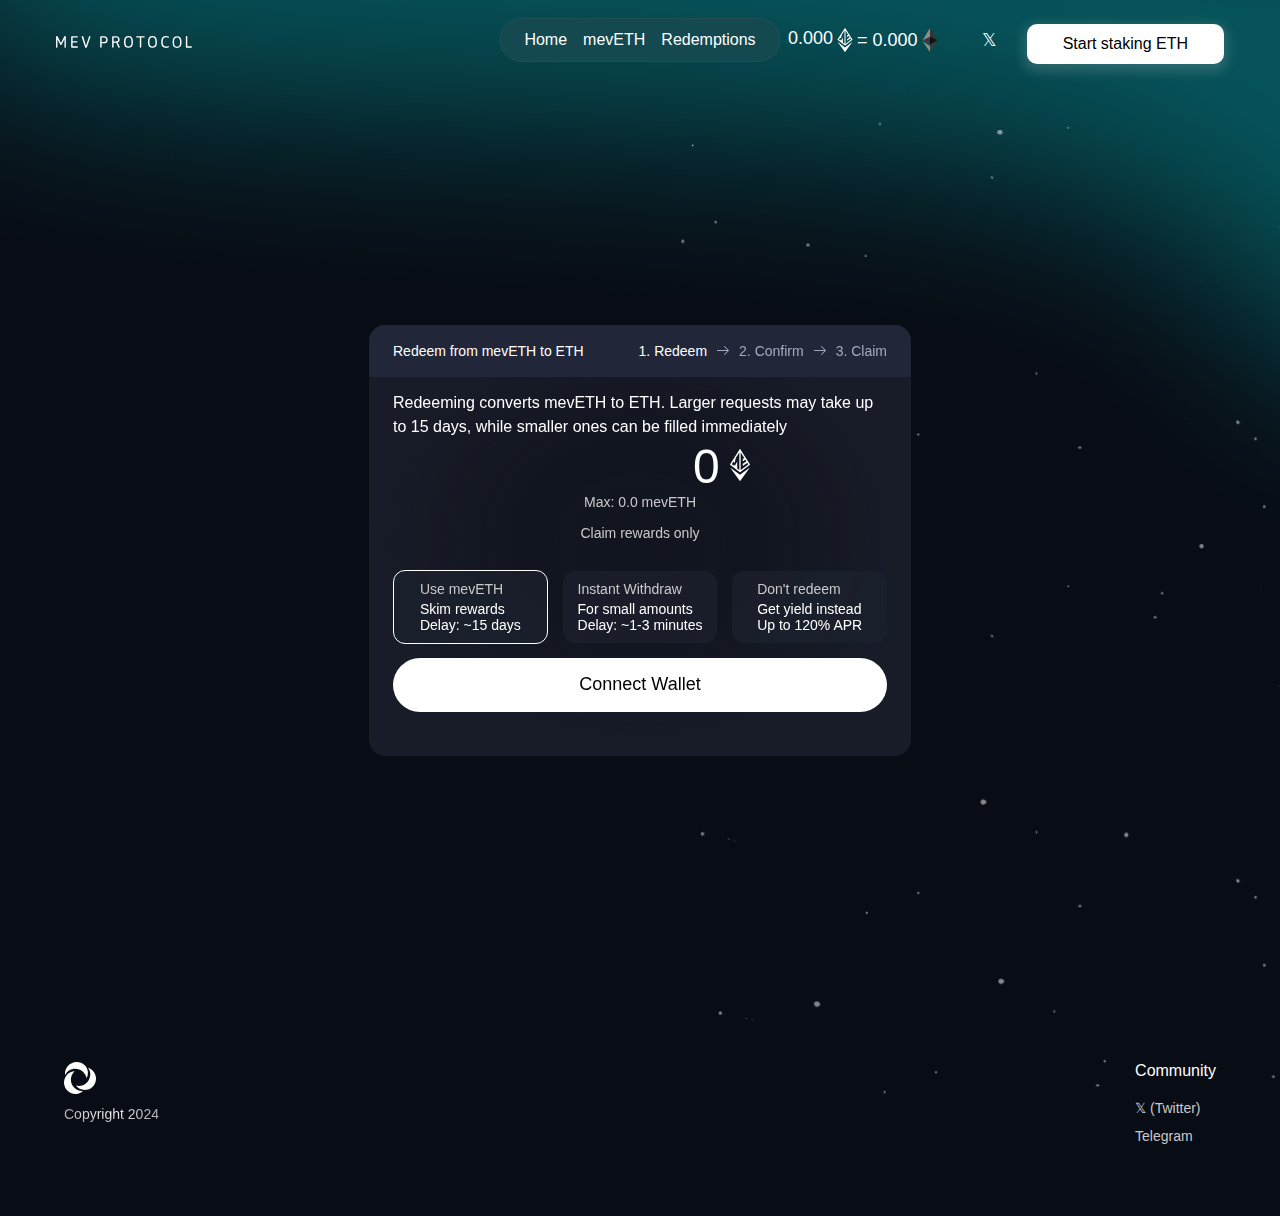
==== commit 8f55c82e: "update" ====
--- a/redemptions/index.html
+++ b/redemptions/index.html
@@ -1,4 +1,4 @@
-<!DOCTYPE html><html lang="en"><head><meta charSet="utf-8"/><title>mevETH - Ethereum LSD Protocol</title><link rel="icon" href="/favicon.ico"/><link rel="apple-touch-icon" sizes="180x180" href="/apple-touch-icon.png"/><meta property="og:url" content="https://mev.io"/><meta property="og:type" content="website"/><meta property="og:title" content="mevETH - Ethereum LSD Protocol"/><meta property="og:description" content="Ethereum&#x27;s next-generation seamless liquid staking protocol. Built from the ground up for MEV capture and Validator rewards."/><meta property="og:image" content="https://mev.io/images/twitter-card.png"/><meta name="twitter:card" content="summary_large_image"/><meta name="twitter:site" content="@mevdotio"/><meta name="twitter:creator" content="@mevdotio"/><meta name="twitter:title" content="mevETH - Ethereum LSD Protocol"/><meta name="twitter:description" content="Ethereum&#x27;s next-generation seamless liquid staking protocol. Built from the ground up for MEV capture and Validator rewards."/><meta name="twitter:image" content="https://mev.io/images/twitter-card.png"/><meta name="viewport" content="width=device-width, initial-scale=1"/><meta name="next-head-count" content="16"/><link rel="preload" href="/_next/static/css/9e6dbf9101a9a16c.css" as="style"/><link rel="stylesheet" href="/_next/static/css/9e6dbf9101a9a16c.css" data-n-g=""/><link rel="preload" href="/_next/static/css/1634ccec21fa3fbe.css" as="style"/><link rel="stylesheet" href="/_next/static/css/1634ccec21fa3fbe.css" data-n-p=""/><noscript data-n-css=""></noscript><script defer="" nomodule="" src="/_next/static/chunks/polyfills-78c92fac7aa8fdd8.js"></script><script src="/_next/static/chunks/webpack-193df2cd1e088254.js" defer=""></script><script src="/_next/static/chunks/framework-48f7da9868157f5e.js" defer=""></script><script src="/_next/static/chunks/main-70a9a8b7d65f57b1.js" defer=""></script><script src="/_next/static/chunks/pages/_app-cb65a647f2c83611.js" defer=""></script><script src="/_next/static/chunks/5090-e5858f92ec7a10dd.js" defer=""></script><script src="/_next/static/chunks/5675-821deb7d346eb6e0.js" defer=""></script><script src="/_next/static/chunks/3853-299b4e71f726141a.js" defer=""></script><script src="/_next/static/chunks/1292-792031616fa3cd35.js" defer=""></script><script src="/_next/static/chunks/1111-adb29c8404df0b8b.js" defer=""></script><script src="/_next/static/chunks/9761-9b1452c44ad5a506.js" defer=""></script><script src="/_next/static/chunks/1438-9fabbbc37238bfd7.js" defer=""></script><script src="/_next/static/chunks/3320-26c45243f1582bda.js" defer=""></script><script src="/_next/static/chunks/4113-73d9032cc98ac08c.js" defer=""></script><script src="/_next/static/chunks/4767-14b2f18a390b1ccf.js" defer=""></script><script src="/_next/static/chunks/pages/redemptions-9b40561adb4b0c4f.js" defer=""></script><script src="/_next/static/6f2IP54mz_N9ShFIm2wkL/_buildManifest.js" defer=""></script><script src="/_next/static/6f2IP54mz_N9ShFIm2wkL/_ssgManifest.js" defer=""></script><style data-styled="" data-styled-version="5.3.11">.hkNxDt{display:-webkit-box;display:-webkit-flex;display:-ms-flexbox;display:flex;-webkit-flex-direction:row;-ms-flex-direction:row;flex-direction:row;width:90vw;-webkit-align-self:center;-ms-flex-item-align:center;align-self:center;margin:72px 0;font-size:14px;font-weight:400;-webkit-box-pack:justify;-webkit-justify-content:space-between;-ms-flex-pack:justify;justify-content:space-between;display:-webkit-box;display:-webkit-flex;display:-ms-flexbox;display:flex;}/*!sc*/
+<!DOCTYPE html><html lang="en"><head><meta charSet="utf-8"/><title>mevETH - Ethereum LSD Protocol</title><link rel="icon" href="/favicon.png"/><link rel="apple-touch-icon" sizes="180x180" href="/apple-touch-icon.png"/><meta property="og:url" content="https://mev.io"/><meta property="og:type" content="website"/><meta property="og:title" content="mevETH - Ethereum LSD Protocol"/><meta property="og:description" content="Ethereum&#x27;s next-generation seamless liquid staking protocol. Built from the ground up for MEV capture and Validator rewards."/><meta property="og:image" content="https://mev.io/images/twitter-card.png"/><meta name="twitter:card" content="summary_large_image"/><meta name="twitter:site" content="@mevdotio"/><meta name="twitter:creator" content="@mevdotio"/><meta name="twitter:title" content="mevETH - Ethereum LSD Protocol"/><meta name="twitter:description" content="Ethereum&#x27;s next-generation seamless liquid staking protocol. Built from the ground up for MEV capture and Validator rewards."/><meta name="twitter:image" content="https://mev.io/images/twitter-card.png"/><meta name="viewport" content="width=device-width, initial-scale=1"/><meta name="next-head-count" content="16"/><link rel="preload" href="/_next/static/css/9e6dbf9101a9a16c.css" as="style"/><link rel="stylesheet" href="/_next/static/css/9e6dbf9101a9a16c.css" data-n-g=""/><link rel="preload" href="/_next/static/css/1634ccec21fa3fbe.css" as="style"/><link rel="stylesheet" href="/_next/static/css/1634ccec21fa3fbe.css" data-n-p=""/><noscript data-n-css=""></noscript><script defer="" nomodule="" src="/_next/static/chunks/polyfills-78c92fac7aa8fdd8.js"></script><script src="/_next/static/chunks/webpack-193df2cd1e088254.js" defer=""></script><script src="/_next/static/chunks/framework-48f7da9868157f5e.js" defer=""></script><script src="/_next/static/chunks/main-70a9a8b7d65f57b1.js" defer=""></script><script src="/_next/static/chunks/pages/_app-cb65a647f2c83611.js" defer=""></script><script src="/_next/static/chunks/5090-e5858f92ec7a10dd.js" defer=""></script><script src="/_next/static/chunks/5675-821deb7d346eb6e0.js" defer=""></script><script src="/_next/static/chunks/3853-299b4e71f726141a.js" defer=""></script><script src="/_next/static/chunks/1292-792031616fa3cd35.js" defer=""></script><script src="/_next/static/chunks/1111-adb29c8404df0b8b.js" defer=""></script><script src="/_next/static/chunks/9761-9b1452c44ad5a506.js" defer=""></script><script src="/_next/static/chunks/1438-9fabbbc37238bfd7.js" defer=""></script><script src="/_next/static/chunks/3320-26c45243f1582bda.js" defer=""></script><script src="/_next/static/chunks/4113-73d9032cc98ac08c.js" defer=""></script><script src="/_next/static/chunks/4767-14b2f18a390b1ccf.js" defer=""></script><script src="/_next/static/chunks/pages/redemptions-9b40561adb4b0c4f.js" defer=""></script><script src="/_next/static/6f2IP54mz_N9ShFIm2wkL/_buildManifest.js" defer=""></script><script src="/_next/static/6f2IP54mz_N9ShFIm2wkL/_ssgManifest.js" defer=""></script><style data-styled="" data-styled-version="5.3.11">.hkNxDt{display:-webkit-box;display:-webkit-flex;display:-ms-flexbox;display:flex;-webkit-flex-direction:row;-ms-flex-direction:row;flex-direction:row;width:90vw;-webkit-align-self:center;-ms-flex-item-align:center;align-self:center;margin:72px 0;font-size:14px;font-weight:400;-webkit-box-pack:justify;-webkit-justify-content:space-between;-ms-flex-pack:justify;justify-content:space-between;display:-webkit-box;display:-webkit-flex;display:-ms-flexbox;display:flex;}/*!sc*/
 @media (max-width:560px){.hkNxDt{padding-bottom:64px;-webkit-flex-direction:column;-ms-flex-direction:column;flex-direction:column;-webkit-box-pack:start;-webkit-justify-content:flex-start;-ms-flex-pack:start;justify-content:flex-start;-webkit-align-items:flex-start;-webkit-box-align:flex-start;-ms-flex-align:flex-start;align-items:flex-start;font-size:12px;}}/*!sc*/
 data-styled.g1[id="sc-c3d81a65-0"]{content:"hkNxDt,"}/*!sc*/
 .iDowoh{display:-webkit-box;display:-webkit-flex;display:-ms-flexbox;display:flex;-webkit-flex-direction:row;-ms-flex-direction:row;flex-direction:row;-webkit-align-items:flex-start;-webkit-box-align:flex-start;-ms-flex-align:flex-start;align-items:flex-start;-webkit-box-pack:justify;-webkit-justify-content:space-between;-ms-flex-pack:justify;justify-content:space-between;-webkit-box-flex:1;-webkit-flex-grow:1;-ms-flex-positive:1;flex-grow:1;}/*!sc*/
@@ -105,7 +105,7 @@
               and stake your LP respectively. Additional LP Staking pools exist from 
               Convex and Yearn (Curve LP), and Aura (Balancer/Gyro ECLP). 
               Note that LP and Staking pools are subject to smart contract risk, 
-              and Impermanent loss. Please do your due diligence.</div></div></div></div></div></div></div><div class="sc-547afdda-0 brCPgR"></div><div class="sc-c3d81a65-0 hkNxDt"><div class="sc-c3d81a65-4 bhXXJQ"><svg width="32" height="32" viewBox="0 0 32 32" fill="none"><path d="M22.5541 16.3235C21.6169 10.5094 16.4113 6.36751 10.6093 6.71423C10.3444 6.72859 10.0795 6.75361 9.81463 6.78927C5.87594 7.30119 2.68675 9.78111 1.09975 13.1198C0.887334 11.6095 0.984911 10.0732 1.38681 8.60015C1.78869 7.1271 2.48683 5.74683 3.44063 4.53967C7.35267 -0.451961 14.5574 -1.48558 19.5339 2.23013C20.3436 2.83377 21.064 3.54368 21.6746 4.33971C24.2786 7.73642 24.6558 12.4233 22.5541 16.3235Z" fill="white"></path><path d="M19.0094 29.0754C17.3224 30.6189 15.1824 31.6084 12.8898 31.9043C6.67991 32.7122 0.956927 28.3164 0.107259 22.0883C-0.196429 19.9037 0.147976 17.68 1.09968 15.6805C2.68646 12.342 5.87578 9.86208 9.81463 9.35023C10.0795 9.31478 10.3444 9.28974 10.6093 9.27515C7.95367 11.6899 6.49605 15.3382 7.02057 19.1847C7.29304 21.2172 8.11409 23.1426 9.39961 24.7637C11.6565 27.6014 15.2041 29.3036 19.0094 29.0754Z" fill="white"></path><path d="M22.1889 27.8367C21.9244 27.8714 21.6594 27.8974 21.3942 27.9111C17.5892 28.1395 14.0415 26.4376 11.785 23.5991C16.1003 24.6562 20.9031 23.1405 23.844 19.3895C24.2569 18.8643 24.6235 18.3056 24.9395 17.7199C27.0416 13.82 26.6647 9.1326 24.0592 5.7356C28.1148 7.04654 31.2784 10.5924 31.8938 15.098C32.7436 21.3262 28.3991 27.0312 22.1889 27.8367Z" fill="white"></path></svg><div class="sc-c3d81a65-5 dpFEYM">Copyright 2024</div><a class="sc-c3d81a65-6 fnyOBx">Maximum Extractable Value Technologies Ltd.</a></div><div class="sc-c3d81a65-2 iDowoh"><div class="sc-c3d81a65-7 lnZTcD"><div class="sc-c3d81a65-8 kRLWcY"></div><div class="sc-c3d81a65-9 dMPtBi"></div></div><div class="sc-c3d81a65-7 lnZTcD"><div class="sc-c3d81a65-8 kRLWcY"></div><div class="sc-c3d81a65-9 dMPtBi"></div></div><div class="sc-c3d81a65-7 lnZTcD"><div class="sc-c3d81a65-8 kRLWcY">Overview</div><div class="sc-c3d81a65-9 dMPtBi"><a href="https://forums.mev.io" target="_blank" class="sc-c3d81a65-10 kICtoB">Forums</a><a href="/redeemCreamETH2" target="_blank" class="sc-c3d81a65-10 kICtoB">Migrate</a><a href="/team" target="_blank" class="sc-c3d81a65-10 kICtoB">Team</a></div></div><div class="sc-c3d81a65-7 lnZTcD"><div class="sc-c3d81a65-8 kRLWcY">Documentation</div><div class="sc-c3d81a65-9 dMPtBi"><a href="https://docs.mev.io/" target="_blank" class="sc-c3d81a65-10 kICtoB">MEV Protocol</a><a href="https://github.com/manifoldfinance" target="_blank" class="sc-c3d81a65-10 kICtoB">GitHub</a></div></div><div class="sc-c3d81a65-7 lnZTcD"><div class="sc-c3d81a65-8 kRLWcY">Community</div><div class="sc-c3d81a65-9 dMPtBi"><a href="https://x.com/mevdotio" target="_blank" class="sc-c3d81a65-10 kICtoB">𝕏 (Twitter)</a><a href="https://t.me/manifoldfinance" target="_blank" class="sc-c3d81a65-10 kICtoB">Telegram</a><a href="https://discord.gg/mevprotocol" target="_blank" class="sc-c3d81a65-10 kICtoB">Discord</a><a href="https://blog.mev.io" target="_blank" class="sc-c3d81a65-10 kICtoB">Blog</a><a href="https://medium.com/@mevdotio" target="_blank" class="sc-c3d81a65-10 kICtoB">Medium</a></div></div></div><div class="sc-c3d81a65-3 kILkBS"><div class="sc-c3d81a65-7 lnZTcD"><div class="sc-c3d81a65-8 kRLWcY">Overview</div><div class="sc-c3d81a65-9 dMPtBi"><a href="https://forums.mev.io" target="_blank" class="sc-c3d81a65-10 kICtoB">Forums</a><a href="/redeemCreamETH2" target="_blank" class="sc-c3d81a65-10 kICtoB">Migrate</a><a href="/team" target="_blank" class="sc-c3d81a65-10 kICtoB">Team</a></div></div><div class="sc-c3d81a65-7 lnZTcD"><div class="sc-c3d81a65-8 kRLWcY">Docs</div><div class="sc-c3d81a65-9 dMPtBi"><a href="https://status.manifoldfinance.com/" target="_blank" class="sc-c3d81a65-10 kICtoB">Network Status</a><a href="https://notionforms.io/forms/46b2a6bb-ac53-467c-ac3d-73623986c74f" target="_blank" class="sc-c3d81a65-10 kICtoB">Partner Inquiry</a><a href="https://github.com/manifoldfinance/support" target="_blank" class="sc-c3d81a65-10 kICtoB">Help</a></div></div><div class="sc-c3d81a65-7 lnZTcD"><div class="sc-c3d81a65-8 kRLWcY">Community</div><div class="sc-c3d81a65-9 dMPtBi"><a href="https://github.com/manifoldfinance/web/" target="_blank" class="sc-c3d81a65-10 kICtoB">Source</a><a href="https://github.com/manifoldfinance" target="_blank" class="sc-c3d81a65-10 kICtoB">Github</a><a href="https://x.com/mevdotio" target="_blank" class="sc-c3d81a65-10 kICtoB">𝕏 (Twitter)</a><a href="https://t.me/manifoldfinance" target="_blank" class="sc-c3d81a65-10 kICtoB">Telegram</a></div></div></div></div></main></div></div><script id="__NEXT_DATA__" type="application/json">{"props":{"pageProps":{}},"page":"/redemptions","query":{},"buildId":"6f2IP54mz_N9ShFIm2wkL","nextExport":true,"autoExport":true,"isFallback":false,"scriptLoader":[]}</script></body><style>
+              and Impermanent loss. Please do your due diligence.</div></div></div></div></div></div></div><div class="sc-547afdda-0 brCPgR"></div><div class="sc-c3d81a65-0 hkNxDt"><div class="sc-c3d81a65-4 bhXXJQ"><svg width="32" height="32" viewBox="0 0 32 32" fill="none"><path d="M22.5541 16.3235C21.6169 10.5094 16.4113 6.36751 10.6093 6.71423C10.3444 6.72859 10.0795 6.75361 9.81463 6.78927C5.87594 7.30119 2.68675 9.78111 1.09975 13.1198C0.887334 11.6095 0.984911 10.0732 1.38681 8.60015C1.78869 7.1271 2.48683 5.74683 3.44063 4.53967C7.35267 -0.451961 14.5574 -1.48558 19.5339 2.23013C20.3436 2.83377 21.064 3.54368 21.6746 4.33971C24.2786 7.73642 24.6558 12.4233 22.5541 16.3235Z" fill="white"></path><path d="M19.0094 29.0754C17.3224 30.6189 15.1824 31.6084 12.8898 31.9043C6.67991 32.7122 0.956927 28.3164 0.107259 22.0883C-0.196429 19.9037 0.147976 17.68 1.09968 15.6805C2.68646 12.342 5.87578 9.86208 9.81463 9.35023C10.0795 9.31478 10.3444 9.28974 10.6093 9.27515C7.95367 11.6899 6.49605 15.3382 7.02057 19.1847C7.29304 21.2172 8.11409 23.1426 9.39961 24.7637C11.6565 27.6014 15.2041 29.3036 19.0094 29.0754Z" fill="white"></path><path d="M22.1889 27.8367C21.9244 27.8714 21.6594 27.8974 21.3942 27.9111C17.5892 28.1395 14.0415 26.4376 11.785 23.5991C16.1003 24.6562 20.9031 23.1405 23.844 19.3895C24.2569 18.8643 24.6235 18.3056 24.9395 17.7199C27.0416 13.82 26.6647 9.1326 24.0592 5.7356C28.1148 7.04654 31.2784 10.5924 31.8938 15.098C32.7436 21.3262 28.3991 27.0312 22.1889 27.8367Z" fill="white"></path></svg><div class="sc-c3d81a65-5 dpFEYM">Copyright 2024</div><a class="sc-c3d81a65-6 fnyOBx">Maximum Extractable Value Technologies Ltd.</a></div><div class="sc-c3d81a65-2 iDowoh"><div class="sc-c3d81a65-7 lnZTcD"><div class="sc-c3d81a65-8 kRLWcY"></div><div class="sc-c3d81a65-9 dMPtBi"></div></div><div class="sc-c3d81a65-7 lnZTcD"><div class="sc-c3d81a65-8 kRLWcY"></div><div class="sc-c3d81a65-9 dMPtBi"></div></div><div class="sc-c3d81a65-7 lnZTcD"><div class="sc-c3d81a65-8 kRLWcY">Overview</div><div class="sc-c3d81a65-9 dMPtBi"><a href="https://forums.mev.io" target="_blank" class="sc-c3d81a65-10 kICtoB">Forums</a><a href="/redeemCreamETH2" target="_blank" class="sc-c3d81a65-10 kICtoB">Migrate</a><a href="/team" target="_blank" class="sc-c3d81a65-10 kICtoB">Team</a></div></div><div class="sc-c3d81a65-7 lnZTcD"><div class="sc-c3d81a65-8 kRLWcY">Documentation</div><div class="sc-c3d81a65-9 dMPtBi"><a href="https://docs.mev.io/" target="_blank" class="sc-c3d81a65-10 kICtoB">MEV Protocol</a><a href="https://github.com/manifoldfinance" target="_blank" class="sc-c3d81a65-10 kICtoB">GitHub</a></div></div><div class="sc-c3d81a65-7 lnZTcD"><div class="sc-c3d81a65-8 kRLWcY">Community</div><div class="sc-c3d81a65-9 dMPtBi"><a href="https://x.com/ethanmev_fi" target="_blank" class="sc-c3d81a65-10 kICtoB">𝕏 (Twitter)</a><a href="https://t.me/ethanmev_fi" target="_blank" class="sc-c3d81a65-10 kICtoB">Telegram</a><a href="https://discord.gg/mevprotocol" target="_blank" class="sc-c3d81a65-10 kICtoB">Discord</a><a href="https://blog.mev.io" target="_blank" class="sc-c3d81a65-10 kICtoB">Blog</a><a href="https://medium.com/@mevdotio" target="_blank" class="sc-c3d81a65-10 kICtoB">Medium</a></div></div></div><div class="sc-c3d81a65-3 kILkBS"><div class="sc-c3d81a65-7 lnZTcD"><div class="sc-c3d81a65-8 kRLWcY">Overview</div><div class="sc-c3d81a65-9 dMPtBi"><a href="https://forums.mev.io" target="_blank" class="sc-c3d81a65-10 kICtoB">Forums</a><a href="/redeemCreamETH2" target="_blank" class="sc-c3d81a65-10 kICtoB">Migrate</a><a href="/team" target="_blank" class="sc-c3d81a65-10 kICtoB">Team</a></div></div><div class="sc-c3d81a65-7 lnZTcD"><div class="sc-c3d81a65-8 kRLWcY">Docs</div><div class="sc-c3d81a65-9 dMPtBi"><a href="https://status.manifoldfinance.com/" target="_blank" class="sc-c3d81a65-10 kICtoB">Network Status</a><a href="https://notionforms.io/forms/46b2a6bb-ac53-467c-ac3d-73623986c74f" target="_blank" class="sc-c3d81a65-10 kICtoB">Partner Inquiry</a><a href="https://github.com/manifoldfinance/support" target="_blank" class="sc-c3d81a65-10 kICtoB">Help</a></div></div><div class="sc-c3d81a65-7 lnZTcD"><div class="sc-c3d81a65-8 kRLWcY">Community</div><div class="sc-c3d81a65-9 dMPtBi"><a href="https://github.com/manifoldfinance/web/" target="_blank" class="sc-c3d81a65-10 kICtoB">Source</a><a href="https://github.com/manifoldfinance" target="_blank" class="sc-c3d81a65-10 kICtoB">Github</a><a href="https://x.com/ethanmev_fi" target="_blank" class="sc-c3d81a65-10 kICtoB">𝕏 (Twitter)</a><a href="https://t.me/ethanmev_fi" target="_blank" class="sc-c3d81a65-10 kICtoB">Telegram</a></div></div></div></div></main></div></div><script id="__NEXT_DATA__" type="application/json">{"props":{"pageProps":{}},"page":"/redemptions","query":{},"buildId":"6f2IP54mz_N9ShFIm2wkL","nextExport":true,"autoExport":true,"isFallback":false,"scriptLoader":[]}</script></body><style>
         html,
         body {
           visibility: hidden;
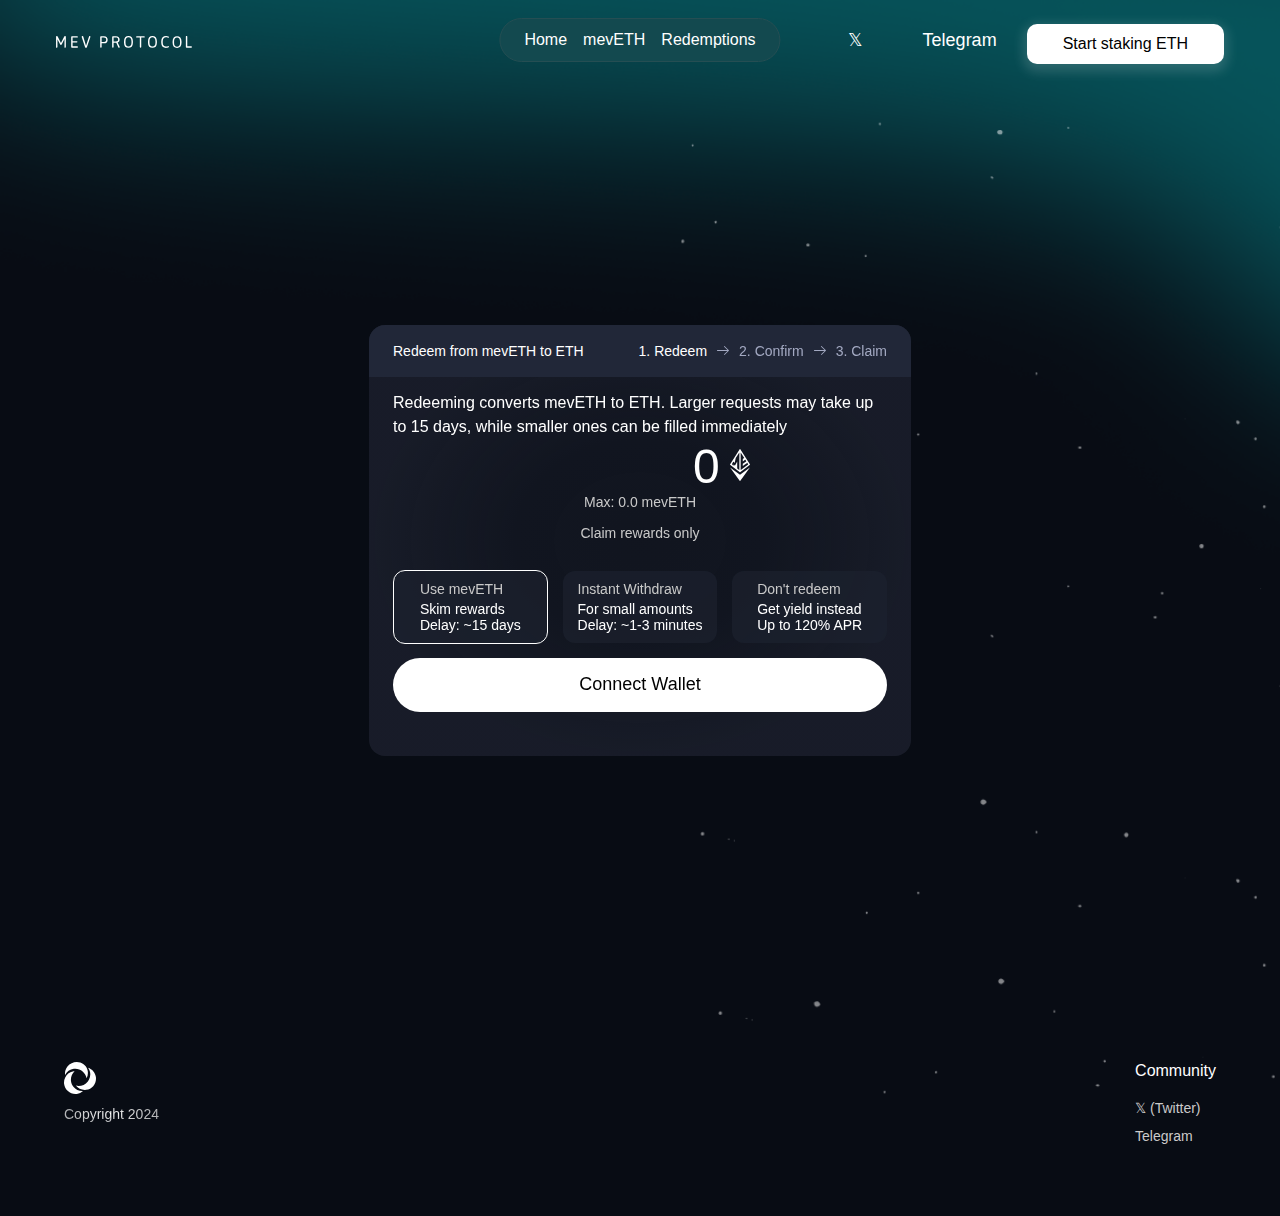
==== commit 283df71a: "update" ====
--- a/redemptions/index.html
+++ b/redemptions/index.html
@@ -1,4 +1,4 @@
-<!DOCTYPE html><html lang="en"><head><meta charSet="utf-8"/><title>mevETH - Ethereum LSD Protocol</title><link rel="icon" href="/favicon.png"/><link rel="apple-touch-icon" sizes="180x180" href="/apple-touch-icon.png"/><meta property="og:url" content="https://mev.io"/><meta property="og:type" content="website"/><meta property="og:title" content="mevETH - Ethereum LSD Protocol"/><meta property="og:description" content="Ethereum&#x27;s next-generation seamless liquid staking protocol. Built from the ground up for MEV capture and Validator rewards."/><meta property="og:image" content="https://mev.io/images/twitter-card.png"/><meta name="twitter:card" content="summary_large_image"/><meta name="twitter:site" content="@mevdotio"/><meta name="twitter:creator" content="@mevdotio"/><meta name="twitter:title" content="mevETH - Ethereum LSD Protocol"/><meta name="twitter:description" content="Ethereum&#x27;s next-generation seamless liquid staking protocol. Built from the ground up for MEV capture and Validator rewards."/><meta name="twitter:image" content="https://mev.io/images/twitter-card.png"/><meta name="viewport" content="width=device-width, initial-scale=1"/><meta name="next-head-count" content="16"/><link rel="preload" href="/_next/static/css/9e6dbf9101a9a16c.css" as="style"/><link rel="stylesheet" href="/_next/static/css/9e6dbf9101a9a16c.css" data-n-g=""/><link rel="preload" href="/_next/static/css/1634ccec21fa3fbe.css" as="style"/><link rel="stylesheet" href="/_next/static/css/1634ccec21fa3fbe.css" data-n-p=""/><noscript data-n-css=""></noscript><script defer="" nomodule="" src="/_next/static/chunks/polyfills-78c92fac7aa8fdd8.js"></script><script src="/_next/static/chunks/webpack-193df2cd1e088254.js" defer=""></script><script src="/_next/static/chunks/framework-48f7da9868157f5e.js" defer=""></script><script src="/_next/static/chunks/main-70a9a8b7d65f57b1.js" defer=""></script><script src="/_next/static/chunks/pages/_app-cb65a647f2c83611.js" defer=""></script><script src="/_next/static/chunks/5090-e5858f92ec7a10dd.js" defer=""></script><script src="/_next/static/chunks/5675-821deb7d346eb6e0.js" defer=""></script><script src="/_next/static/chunks/3853-299b4e71f726141a.js" defer=""></script><script src="/_next/static/chunks/1292-792031616fa3cd35.js" defer=""></script><script src="/_next/static/chunks/1111-adb29c8404df0b8b.js" defer=""></script><script src="/_next/static/chunks/9761-9b1452c44ad5a506.js" defer=""></script><script src="/_next/static/chunks/1438-9fabbbc37238bfd7.js" defer=""></script><script src="/_next/static/chunks/3320-26c45243f1582bda.js" defer=""></script><script src="/_next/static/chunks/4113-73d9032cc98ac08c.js" defer=""></script><script src="/_next/static/chunks/4767-14b2f18a390b1ccf.js" defer=""></script><script src="/_next/static/chunks/pages/redemptions-9b40561adb4b0c4f.js" defer=""></script><script src="/_next/static/6f2IP54mz_N9ShFIm2wkL/_buildManifest.js" defer=""></script><script src="/_next/static/6f2IP54mz_N9ShFIm2wkL/_ssgManifest.js" defer=""></script><style data-styled="" data-styled-version="5.3.11">.hkNxDt{display:-webkit-box;display:-webkit-flex;display:-ms-flexbox;display:flex;-webkit-flex-direction:row;-ms-flex-direction:row;flex-direction:row;width:90vw;-webkit-align-self:center;-ms-flex-item-align:center;align-self:center;margin:72px 0;font-size:14px;font-weight:400;-webkit-box-pack:justify;-webkit-justify-content:space-between;-ms-flex-pack:justify;justify-content:space-between;display:-webkit-box;display:-webkit-flex;display:-ms-flexbox;display:flex;}/*!sc*/
+<!DOCTYPE html><html lang="en"><head><meta charSet="utf-8"/><title>mevETH - Ethereum LSD Protocol</title><link rel="icon" href="/favicon.png"/><link rel="apple-touch-icon" sizes="180x180" href="/apple-touch-icon.png"/><meta property="og:url" content="https://mev.io"/><meta property="og:type" content="website"/><meta property="og:title" content="mevETH - Ethereum LSD Protocol"/><meta property="og:description" content="Ethereum&#x27;s next-generation seamless liquid staking protocol. Built from the ground up for EthanMev capture and Validator rewards."/><meta property="og:image" content="https://mev.io/images/twitter-card.png"/><meta name="twitter:card" content="summary_large_image"/><meta name="twitter:site" content="@mevdotio"/><meta name="twitter:creator" content="@mevdotio"/><meta name="twitter:title" content="mevETH - Ethereum LSD Protocol"/><meta name="twitter:description" content="Ethereum&#x27;s next-generation seamless liquid staking protocol. Built from the ground up for EthanMev capture and Validator rewards."/><meta name="twitter:image" content="https://mev.io/images/twitter-card.png"/><meta name="viewport" content="width=device-width, initial-scale=1"/><meta name="next-head-count" content="16"/><link rel="preload" href="/_next/static/css/9e6dbf9101a9a16c.css" as="style"/><link rel="stylesheet" href="/_next/static/css/9e6dbf9101a9a16c.css" data-n-g=""/><link rel="preload" href="/_next/static/css/1634ccec21fa3fbe.css" as="style"/><link rel="stylesheet" href="/_next/static/css/1634ccec21fa3fbe.css" data-n-p=""/><noscript data-n-css=""></noscript><script defer="" nomodule="" src="/_next/static/chunks/polyfills-78c92fac7aa8fdd8.js"></script><script src="/_next/static/chunks/webpack-193df2cd1e088254.js" defer=""></script><script src="/_next/static/chunks/framework-48f7da9868157f5e.js" defer=""></script><script src="/_next/static/chunks/main-70a9a8b7d65f57b1.js" defer=""></script><script src="/_next/static/chunks/pages/_app-cb65a647f2c83611.js" defer=""></script><script src="/_next/static/chunks/5090-e5858f92ec7a10dd.js" defer=""></script><script src="/_next/static/chunks/5675-821deb7d346eb6e0.js" defer=""></script><script src="/_next/static/chunks/3853-299b4e71f726141a.js" defer=""></script><script src="/_next/static/chunks/1292-792031616fa3cd35.js" defer=""></script><script src="/_next/static/chunks/1111-adb29c8404df0b8b.js" defer=""></script><script src="/_next/static/chunks/9761-9b1452c44ad5a506.js" defer=""></script><script src="/_next/static/chunks/1438-9fabbbc37238bfd7.js" defer=""></script><script src="/_next/static/chunks/3320-26c45243f1582bda.js" defer=""></script><script src="/_next/static/chunks/4113-73d9032cc98ac08c.js" defer=""></script><script src="/_next/static/chunks/4767-14b2f18a390b1ccf.js" defer=""></script><script src="/_next/static/chunks/pages/redemptions-9b40561adb4b0c4f.js" defer=""></script><script src="/_next/static/6f2IP54mz_N9ShFIm2wkL/_buildManifest.js" defer=""></script><script src="/_next/static/6f2IP54mz_N9ShFIm2wkL/_ssgManifest.js" defer=""></script><style data-styled="" data-styled-version="5.3.11">.hkNxDt{display:-webkit-box;display:-webkit-flex;display:-ms-flexbox;display:flex;-webkit-flex-direction:row;-ms-flex-direction:row;flex-direction:row;width:90vw;-webkit-align-self:center;-ms-flex-item-align:center;align-self:center;margin:72px 0;font-size:14px;font-weight:400;-webkit-box-pack:justify;-webkit-justify-content:space-between;-ms-flex-pack:justify;justify-content:space-between;display:-webkit-box;display:-webkit-flex;display:-ms-flexbox;display:flex;}/*!sc*/
 @media (max-width:560px){.hkNxDt{padding-bottom:64px;-webkit-flex-direction:column;-ms-flex-direction:column;flex-direction:column;-webkit-box-pack:start;-webkit-justify-content:flex-start;-ms-flex-pack:start;justify-content:flex-start;-webkit-align-items:flex-start;-webkit-box-align:flex-start;-ms-flex-align:flex-start;align-items:flex-start;font-size:12px;}}/*!sc*/
 data-styled.g1[id="sc-c3d81a65-0"]{content:"hkNxDt,"}/*!sc*/
 .iDowoh{display:-webkit-box;display:-webkit-flex;display:-ms-flexbox;display:flex;-webkit-flex-direction:row;-ms-flex-direction:row;flex-direction:row;-webkit-align-items:flex-start;-webkit-box-align:flex-start;-ms-flex-align:flex-start;align-items:flex-start;-webkit-box-pack:justify;-webkit-justify-content:space-between;-ms-flex-pack:justify;justify-content:space-between;-webkit-box-flex:1;-webkit-flex-grow:1;-ms-flex-positive:1;flex-grow:1;}/*!sc*/
@@ -105,7 +105,7 @@
               and stake your LP respectively. Additional LP Staking pools exist from 
               Convex and Yearn (Curve LP), and Aura (Balancer/Gyro ECLP). 
               Note that LP and Staking pools are subject to smart contract risk, 
-              and Impermanent loss. Please do your due diligence.</div></div></div></div></div></div></div><div class="sc-547afdda-0 brCPgR"></div><div class="sc-c3d81a65-0 hkNxDt"><div class="sc-c3d81a65-4 bhXXJQ"><svg width="32" height="32" viewBox="0 0 32 32" fill="none"><path d="M22.5541 16.3235C21.6169 10.5094 16.4113 6.36751 10.6093 6.71423C10.3444 6.72859 10.0795 6.75361 9.81463 6.78927C5.87594 7.30119 2.68675 9.78111 1.09975 13.1198C0.887334 11.6095 0.984911 10.0732 1.38681 8.60015C1.78869 7.1271 2.48683 5.74683 3.44063 4.53967C7.35267 -0.451961 14.5574 -1.48558 19.5339 2.23013C20.3436 2.83377 21.064 3.54368 21.6746 4.33971C24.2786 7.73642 24.6558 12.4233 22.5541 16.3235Z" fill="white"></path><path d="M19.0094 29.0754C17.3224 30.6189 15.1824 31.6084 12.8898 31.9043C6.67991 32.7122 0.956927 28.3164 0.107259 22.0883C-0.196429 19.9037 0.147976 17.68 1.09968 15.6805C2.68646 12.342 5.87578 9.86208 9.81463 9.35023C10.0795 9.31478 10.3444 9.28974 10.6093 9.27515C7.95367 11.6899 6.49605 15.3382 7.02057 19.1847C7.29304 21.2172 8.11409 23.1426 9.39961 24.7637C11.6565 27.6014 15.2041 29.3036 19.0094 29.0754Z" fill="white"></path><path d="M22.1889 27.8367C21.9244 27.8714 21.6594 27.8974 21.3942 27.9111C17.5892 28.1395 14.0415 26.4376 11.785 23.5991C16.1003 24.6562 20.9031 23.1405 23.844 19.3895C24.2569 18.8643 24.6235 18.3056 24.9395 17.7199C27.0416 13.82 26.6647 9.1326 24.0592 5.7356C28.1148 7.04654 31.2784 10.5924 31.8938 15.098C32.7436 21.3262 28.3991 27.0312 22.1889 27.8367Z" fill="white"></path></svg><div class="sc-c3d81a65-5 dpFEYM">Copyright 2024</div><a class="sc-c3d81a65-6 fnyOBx">Maximum Extractable Value Technologies Ltd.</a></div><div class="sc-c3d81a65-2 iDowoh"><div class="sc-c3d81a65-7 lnZTcD"><div class="sc-c3d81a65-8 kRLWcY"></div><div class="sc-c3d81a65-9 dMPtBi"></div></div><div class="sc-c3d81a65-7 lnZTcD"><div class="sc-c3d81a65-8 kRLWcY"></div><div class="sc-c3d81a65-9 dMPtBi"></div></div><div class="sc-c3d81a65-7 lnZTcD"><div class="sc-c3d81a65-8 kRLWcY">Overview</div><div class="sc-c3d81a65-9 dMPtBi"><a href="https://forums.mev.io" target="_blank" class="sc-c3d81a65-10 kICtoB">Forums</a><a href="/redeemCreamETH2" target="_blank" class="sc-c3d81a65-10 kICtoB">Migrate</a><a href="/team" target="_blank" class="sc-c3d81a65-10 kICtoB">Team</a></div></div><div class="sc-c3d81a65-7 lnZTcD"><div class="sc-c3d81a65-8 kRLWcY">Documentation</div><div class="sc-c3d81a65-9 dMPtBi"><a href="https://docs.mev.io/" target="_blank" class="sc-c3d81a65-10 kICtoB">MEV Protocol</a><a href="https://github.com/manifoldfinance" target="_blank" class="sc-c3d81a65-10 kICtoB">GitHub</a></div></div><div class="sc-c3d81a65-7 lnZTcD"><div class="sc-c3d81a65-8 kRLWcY">Community</div><div class="sc-c3d81a65-9 dMPtBi"><a href="https://x.com/ethanmev_fi" target="_blank" class="sc-c3d81a65-10 kICtoB">𝕏 (Twitter)</a><a href="https://t.me/ethanmev_fi" target="_blank" class="sc-c3d81a65-10 kICtoB">Telegram</a><a href="https://discord.gg/mevprotocol" target="_blank" class="sc-c3d81a65-10 kICtoB">Discord</a><a href="https://blog.mev.io" target="_blank" class="sc-c3d81a65-10 kICtoB">Blog</a><a href="https://medium.com/@mevdotio" target="_blank" class="sc-c3d81a65-10 kICtoB">Medium</a></div></div></div><div class="sc-c3d81a65-3 kILkBS"><div class="sc-c3d81a65-7 lnZTcD"><div class="sc-c3d81a65-8 kRLWcY">Overview</div><div class="sc-c3d81a65-9 dMPtBi"><a href="https://forums.mev.io" target="_blank" class="sc-c3d81a65-10 kICtoB">Forums</a><a href="/redeemCreamETH2" target="_blank" class="sc-c3d81a65-10 kICtoB">Migrate</a><a href="/team" target="_blank" class="sc-c3d81a65-10 kICtoB">Team</a></div></div><div class="sc-c3d81a65-7 lnZTcD"><div class="sc-c3d81a65-8 kRLWcY">Docs</div><div class="sc-c3d81a65-9 dMPtBi"><a href="https://status.manifoldfinance.com/" target="_blank" class="sc-c3d81a65-10 kICtoB">Network Status</a><a href="https://notionforms.io/forms/46b2a6bb-ac53-467c-ac3d-73623986c74f" target="_blank" class="sc-c3d81a65-10 kICtoB">Partner Inquiry</a><a href="https://github.com/manifoldfinance/support" target="_blank" class="sc-c3d81a65-10 kICtoB">Help</a></div></div><div class="sc-c3d81a65-7 lnZTcD"><div class="sc-c3d81a65-8 kRLWcY">Community</div><div class="sc-c3d81a65-9 dMPtBi"><a href="https://github.com/manifoldfinance/web/" target="_blank" class="sc-c3d81a65-10 kICtoB">Source</a><a href="https://github.com/manifoldfinance" target="_blank" class="sc-c3d81a65-10 kICtoB">Github</a><a href="https://x.com/ethanmev_fi" target="_blank" class="sc-c3d81a65-10 kICtoB">𝕏 (Twitter)</a><a href="https://t.me/ethanmev_fi" target="_blank" class="sc-c3d81a65-10 kICtoB">Telegram</a></div></div></div></div></main></div></div><script id="__NEXT_DATA__" type="application/json">{"props":{"pageProps":{}},"page":"/redemptions","query":{},"buildId":"6f2IP54mz_N9ShFIm2wkL","nextExport":true,"autoExport":true,"isFallback":false,"scriptLoader":[]}</script></body><style>
+              and Impermanent loss. Please do your due diligence.</div></div></div></div></div></div></div><div class="sc-547afdda-0 brCPgR"></div><div class="sc-c3d81a65-0 hkNxDt"><div class="sc-c3d81a65-4 bhXXJQ"><svg width="32" height="32" viewBox="0 0 32 32" fill="none"><path d="M22.5541 16.3235C21.6169 10.5094 16.4113 6.36751 10.6093 6.71423C10.3444 6.72859 10.0795 6.75361 9.81463 6.78927C5.87594 7.30119 2.68675 9.78111 1.09975 13.1198C0.887334 11.6095 0.984911 10.0732 1.38681 8.60015C1.78869 7.1271 2.48683 5.74683 3.44063 4.53967C7.35267 -0.451961 14.5574 -1.48558 19.5339 2.23013C20.3436 2.83377 21.064 3.54368 21.6746 4.33971C24.2786 7.73642 24.6558 12.4233 22.5541 16.3235Z" fill="white"></path><path d="M19.0094 29.0754C17.3224 30.6189 15.1824 31.6084 12.8898 31.9043C6.67991 32.7122 0.956927 28.3164 0.107259 22.0883C-0.196429 19.9037 0.147976 17.68 1.09968 15.6805C2.68646 12.342 5.87578 9.86208 9.81463 9.35023C10.0795 9.31478 10.3444 9.28974 10.6093 9.27515C7.95367 11.6899 6.49605 15.3382 7.02057 19.1847C7.29304 21.2172 8.11409 23.1426 9.39961 24.7637C11.6565 27.6014 15.2041 29.3036 19.0094 29.0754Z" fill="white"></path><path d="M22.1889 27.8367C21.9244 27.8714 21.6594 27.8974 21.3942 27.9111C17.5892 28.1395 14.0415 26.4376 11.785 23.5991C16.1003 24.6562 20.9031 23.1405 23.844 19.3895C24.2569 18.8643 24.6235 18.3056 24.9395 17.7199C27.0416 13.82 26.6647 9.1326 24.0592 5.7356C28.1148 7.04654 31.2784 10.5924 31.8938 15.098C32.7436 21.3262 28.3991 27.0312 22.1889 27.8367Z" fill="white"></path></svg><div class="sc-c3d81a65-5 dpFEYM">Copyright 2024</div><a class="sc-c3d81a65-6 fnyOBx">Maximum Extractable Value Technologies Ltd.</a></div><div class="sc-c3d81a65-2 iDowoh"><div class="sc-c3d81a65-7 lnZTcD"><div class="sc-c3d81a65-8 kRLWcY"></div><div class="sc-c3d81a65-9 dMPtBi"></div></div><div class="sc-c3d81a65-7 lnZTcD"><div class="sc-c3d81a65-8 kRLWcY"></div><div class="sc-c3d81a65-9 dMPtBi"></div></div><div class="sc-c3d81a65-7 lnZTcD"><div class="sc-c3d81a65-8 kRLWcY">Overview</div><div class="sc-c3d81a65-9 dMPtBi"><a href="https://forums.mev.io" target="_blank" class="sc-c3d81a65-10 kICtoB">Forums</a><a href="/redeemCreamETH2" target="_blank" class="sc-c3d81a65-10 kICtoB">Migrate</a><a href="/team" target="_blank" class="sc-c3d81a65-10 kICtoB">Team</a></div></div><div class="sc-c3d81a65-7 lnZTcD"><div class="sc-c3d81a65-8 kRLWcY">Documentation</div><div class="sc-c3d81a65-9 dMPtBi"><a href="https://docs.mev.io/" target="_blank" class="sc-c3d81a65-10 kICtoB">EthanMev Protocol</a><a href="https://github.com/manifoldfinance" target="_blank" class="sc-c3d81a65-10 kICtoB">GitHub</a></div></div><div class="sc-c3d81a65-7 lnZTcD"><div class="sc-c3d81a65-8 kRLWcY">Community</div><div class="sc-c3d81a65-9 dMPtBi"><a href="https://x.com/ethanmev_fi" target="_blank" class="sc-c3d81a65-10 kICtoB">𝕏 (Twitter)</a><a href="https://t.me/ethanmev_fi" target="_blank" class="sc-c3d81a65-10 kICtoB">Telegram</a><a href="https://discord.gg/mevprotocol" target="_blank" class="sc-c3d81a65-10 kICtoB">Discord</a><a href="https://blog.mev.io" target="_blank" class="sc-c3d81a65-10 kICtoB">Blog</a><a href="https://medium.com/@mevdotio" target="_blank" class="sc-c3d81a65-10 kICtoB">Medium</a></div></div></div><div class="sc-c3d81a65-3 kILkBS"><div class="sc-c3d81a65-7 lnZTcD"><div class="sc-c3d81a65-8 kRLWcY">Overview</div><div class="sc-c3d81a65-9 dMPtBi"><a href="https://forums.mev.io" target="_blank" class="sc-c3d81a65-10 kICtoB">Forums</a><a href="/redeemCreamETH2" target="_blank" class="sc-c3d81a65-10 kICtoB">Migrate</a><a href="/team" target="_blank" class="sc-c3d81a65-10 kICtoB">Team</a></div></div><div class="sc-c3d81a65-7 lnZTcD"><div class="sc-c3d81a65-8 kRLWcY">Docs</div><div class="sc-c3d81a65-9 dMPtBi"><a href="https://status.manifoldfinance.com/" target="_blank" class="sc-c3d81a65-10 kICtoB">Network Status</a><a href="https://notionforms.io/forms/46b2a6bb-ac53-467c-ac3d-73623986c74f" target="_blank" class="sc-c3d81a65-10 kICtoB">Partner Inquiry</a><a href="https://github.com/manifoldfinance/support" target="_blank" class="sc-c3d81a65-10 kICtoB">Help</a></div></div><div class="sc-c3d81a65-7 lnZTcD"><div class="sc-c3d81a65-8 kRLWcY">Community</div><div class="sc-c3d81a65-9 dMPtBi"><a href="https://github.com/manifoldfinance/web/" target="_blank" class="sc-c3d81a65-10 kICtoB">Source</a><a href="https://github.com/manifoldfinance" target="_blank" class="sc-c3d81a65-10 kICtoB">Github</a><a href="https://x.com/ethanmev_fi" target="_blank" class="sc-c3d81a65-10 kICtoB">𝕏 (Twitter)</a><a href="https://t.me/ethanmev_fi" target="_blank" class="sc-c3d81a65-10 kICtoB">Telegram</a></div></div></div></div></main></div></div><script id="__NEXT_DATA__" type="application/json">{"props":{"pageProps":{}},"page":"/redemptions","query":{},"buildId":"6f2IP54mz_N9ShFIm2wkL","nextExport":true,"autoExport":true,"isFallback":false,"scriptLoader":[]}</script></body><style>
         html,
         body {
           visibility: hidden;
